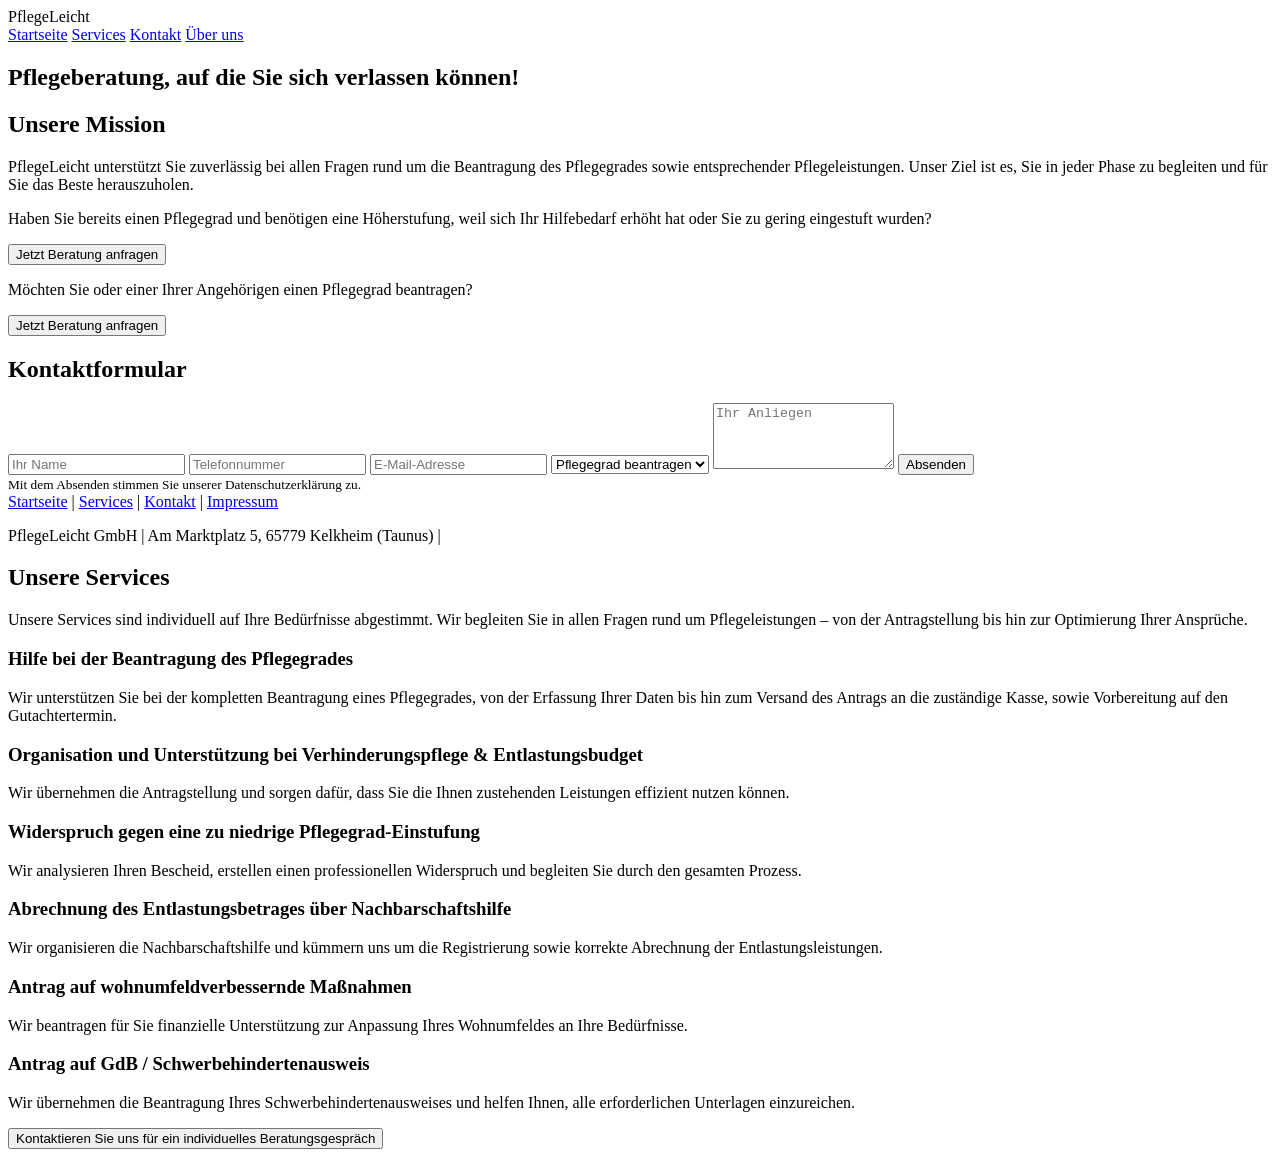
==== index2.html @ 6c5146d6 "feat: header and pages were created" ====
<!DOCTYPE html>
<html lang="de">
<head>
    <meta charset="UTF-8">
    <meta name="viewport" content="width=device-width, initial-scale=1.0">
    <meta name="description" content="PflegeLeicht - Ihre professionelle Pflegeberatung für Pflegegrad, Entlastungsbudget und mehr.">
    <title>PflegeLeicht - Startseite</title>
    <style>
        
    </style>
</head>
<body>
    <header>
        <div class="logo">PflegeLeicht</div>
        <nav>
            <a href="#">Startseite</a>
            <a href="#services">Services</a>
            <a href="#kontakt">Kontakt</a>
            <a href="#ueber-uns">Über uns</a>
        </nav>
    </header>

    <section class="hero">
        <h1>Pflegeberatung, auf die Sie sich verlassen können!</h1>
    </section>

    <section class="section">
        <h2>Unsere Mission</h2>
        <p>PflegeLeicht unterstützt Sie zuverlässig bei allen Fragen rund um die Beantragung des Pflegegrades sowie entsprechender Pflegeleistungen. Unser Ziel ist es, Sie in jeder Phase zu begleiten und für Sie das Beste herauszuholen.</p>

        <div class="cta">
            <p>Haben Sie bereits einen Pflegegrad und benötigen eine Höherstufung, weil sich Ihr Hilfebedarf erhöht hat oder Sie zu gering eingestuft wurden?</p>
            <button>Jetzt Beratung anfragen</button>
        </div>
        <div class="cta">
            <p>Möchten Sie oder einer Ihrer Angehörigen einen Pflegegrad beantragen?</p>
            <button>Jetzt Beratung anfragen</button>
        </div>
    </section>

    <section class="section" id="kontakt">
        <h2>Kontaktformular</h2>
        <form>
            <input type="text" name="name" placeholder="Ihr Name" required>
            <input type="tel" name="telefon" placeholder="Telefonnummer">
            <input type="email" name="email" placeholder="E-Mail-Adresse" required>
            <select name="anliegen">
                <option>Pflegegrad beantragen</option>
                <option>Pflegegrad anpassen</option>
                <option>Widerspruch</option>
                <option>Anderes</option>
            </select>
            <textarea name="nachricht" placeholder="Ihr Anliegen" rows="4"></textarea>
            <button type="submit">Absenden</button>
        </form>
        <small>Mit dem Absenden stimmen Sie unserer Datenschutzerklärung zu.</small>
    </section>

    <footer>
        <div class="footer-links">
            <a href="#">Startseite</a> |
            <a href="#services">Services</a> |
            <a href="#kontakt">Kontakt</a> |
            <a href="#impressum">Impressum</a>
        </div>
        <p>PflegeLeicht GmbH | Am Marktplatz 5, 65779 Kelkheim (Taunus) |</p>
    </footer>

    <!-- SERVICES PAGE STRUCTURE (SEITE 2) -->
    <section class="section services-section" id="services">
        <h2>Unsere Services</h2>
        <p>Unsere Services sind individuell auf Ihre Bedürfnisse abgestimmt. Wir begleiten Sie in allen Fragen rund um Pflegeleistungen – von der Antragstellung bis hin zur Optimierung Ihrer Ansprüche.</p>

        <h3>Hilfe bei der Beantragung des Pflegegrades</h3>
        <p>Wir unterstützen Sie bei der kompletten Beantragung eines Pflegegrades, von der Erfassung Ihrer Daten bis hin zum Versand des Antrags an die zuständige Kasse, sowie Vorbereitung auf den Gutachtertermin.</p>

        <h3>Organisation und Unterstützung bei Verhinderungspflege & Entlastungsbudget</h3>
        <p>Wir übernehmen die Antragstellung und sorgen dafür, dass Sie die Ihnen zustehenden Leistungen effizient nutzen können.</p>

        <h3>Widerspruch gegen eine zu niedrige Pflegegrad-Einstufung</h3>
        <p>Wir analysieren Ihren Bescheid, erstellen einen professionellen Widerspruch und begleiten Sie durch den gesamten Prozess.</p>

        <h3>Abrechnung des Entlastungsbetrages über Nachbarschaftshilfe</h3>
        <p>Wir organisieren die Nachbarschaftshilfe und kümmern uns um die Registrierung sowie korrekte Abrechnung der Entlastungsleistungen.</p>

        <h3>Antrag auf wohnumfeldverbessernde Maßnahmen</h3>
        <p>Wir beantragen für Sie finanzielle Unterstützung zur Anpassung Ihres Wohnumfeldes an Ihre Bedürfnisse.</p>

        <h3>Antrag auf GdB / Schwerbehindertenausweis</h3>
        <p>Wir übernehmen die Beantragung Ihres Schwerbehindertenausweises und helfen Ihnen, alle erforderlichen Unterlagen einzureichen.</p>

        <button>Kontaktieren Sie uns für ein individuelles Beratungsgespräch</button>
    </section>
</body>
</html>
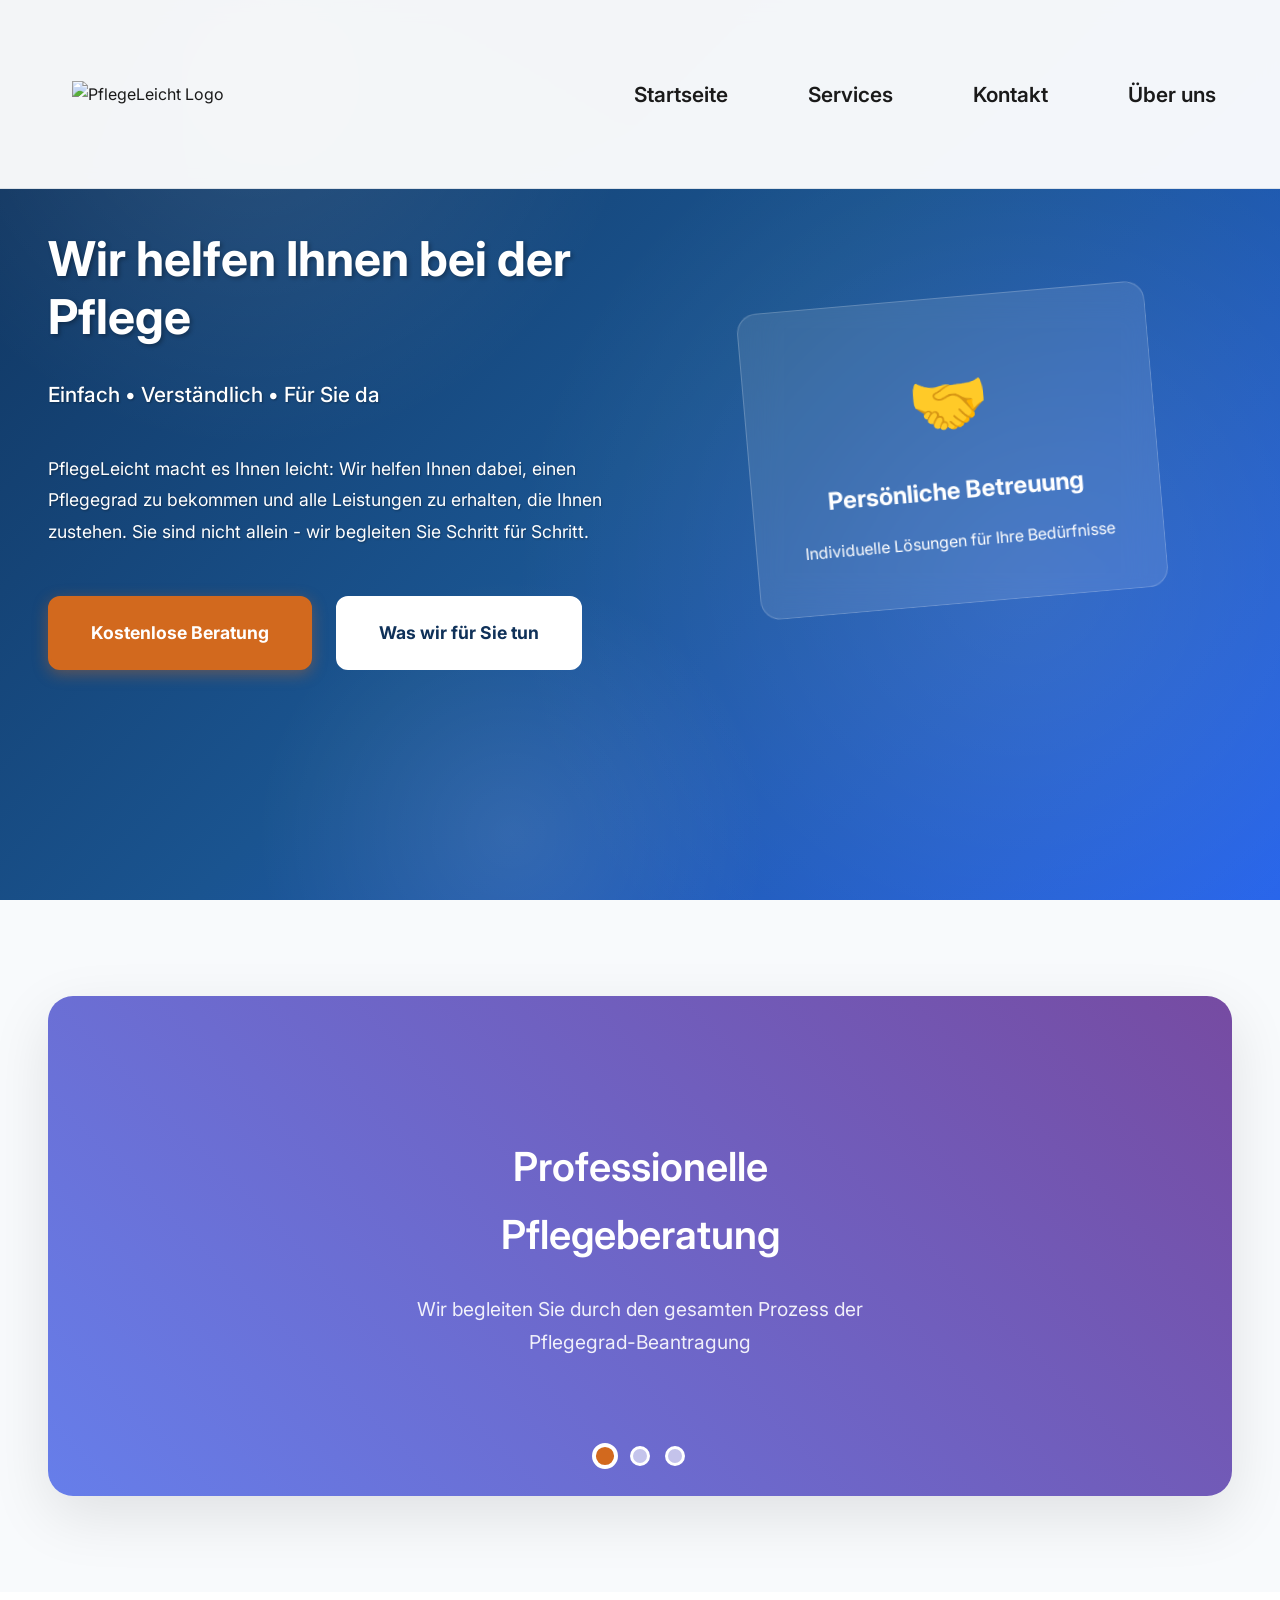
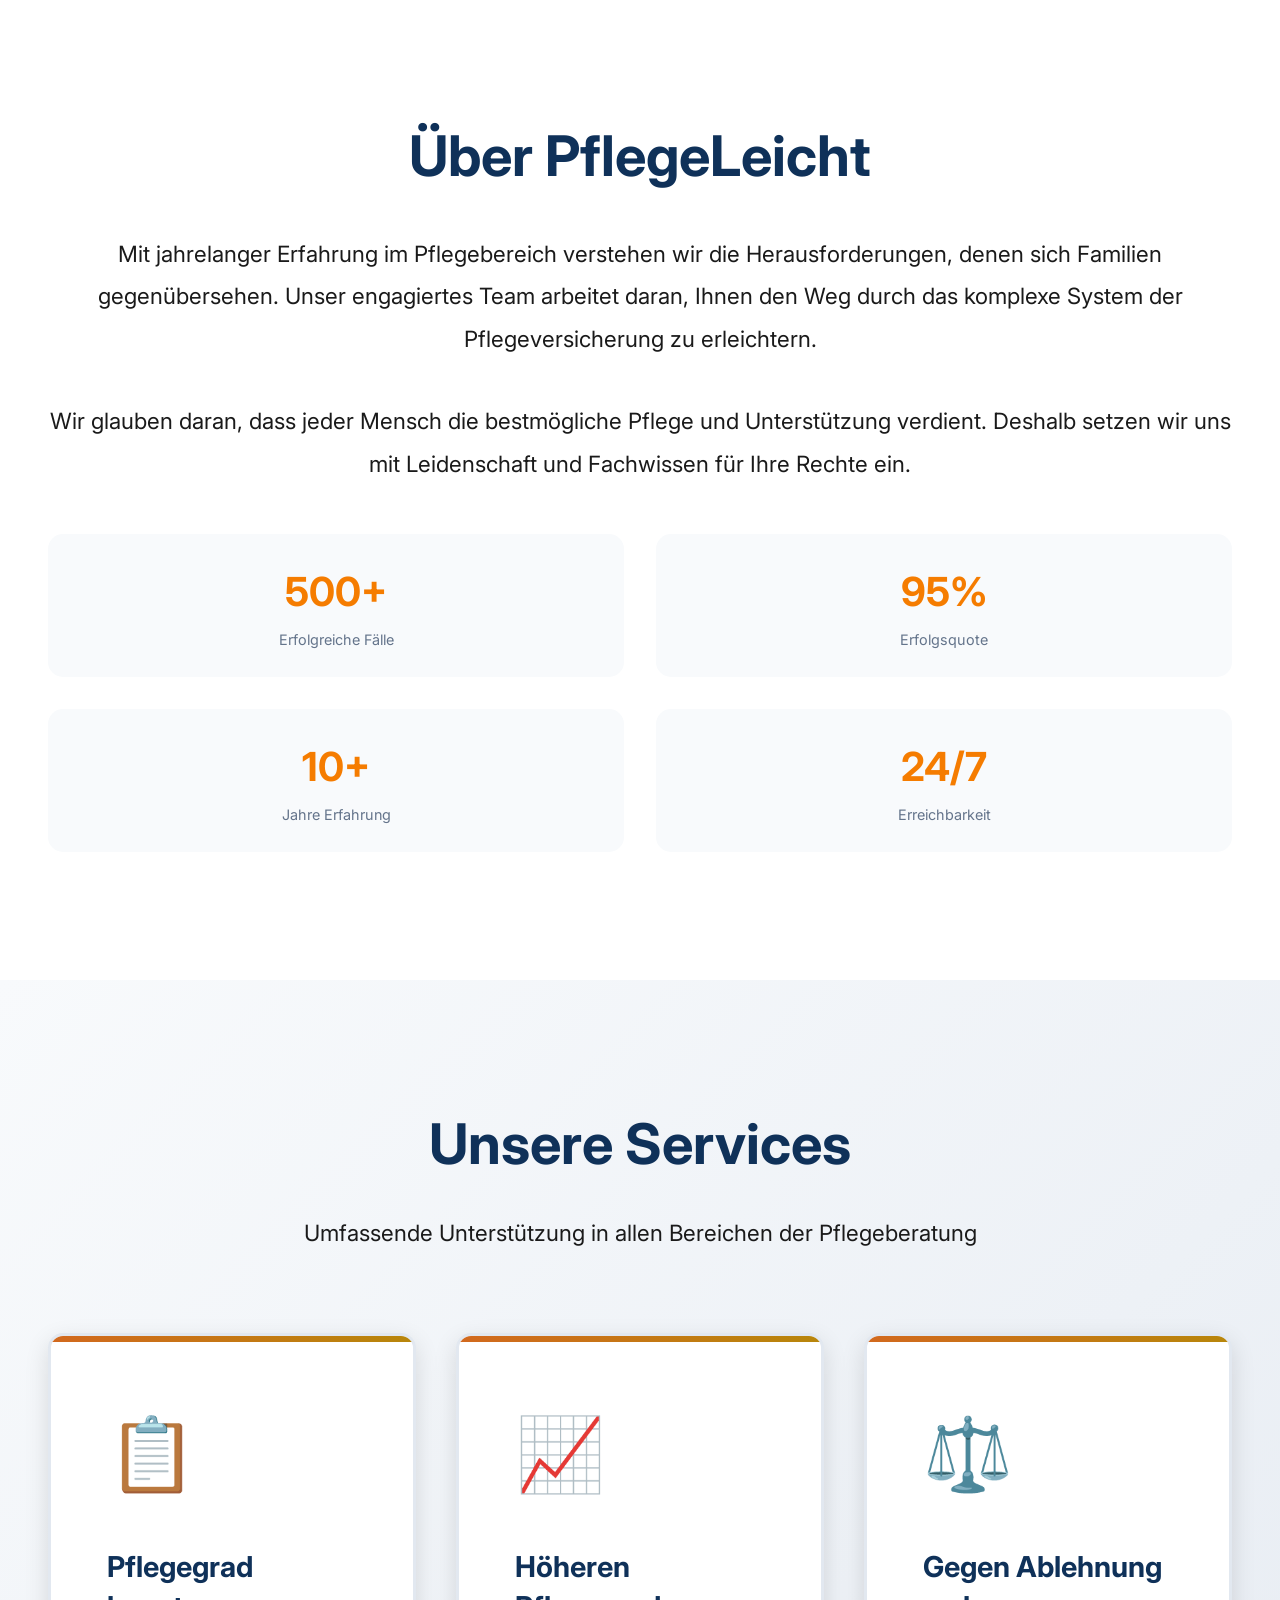
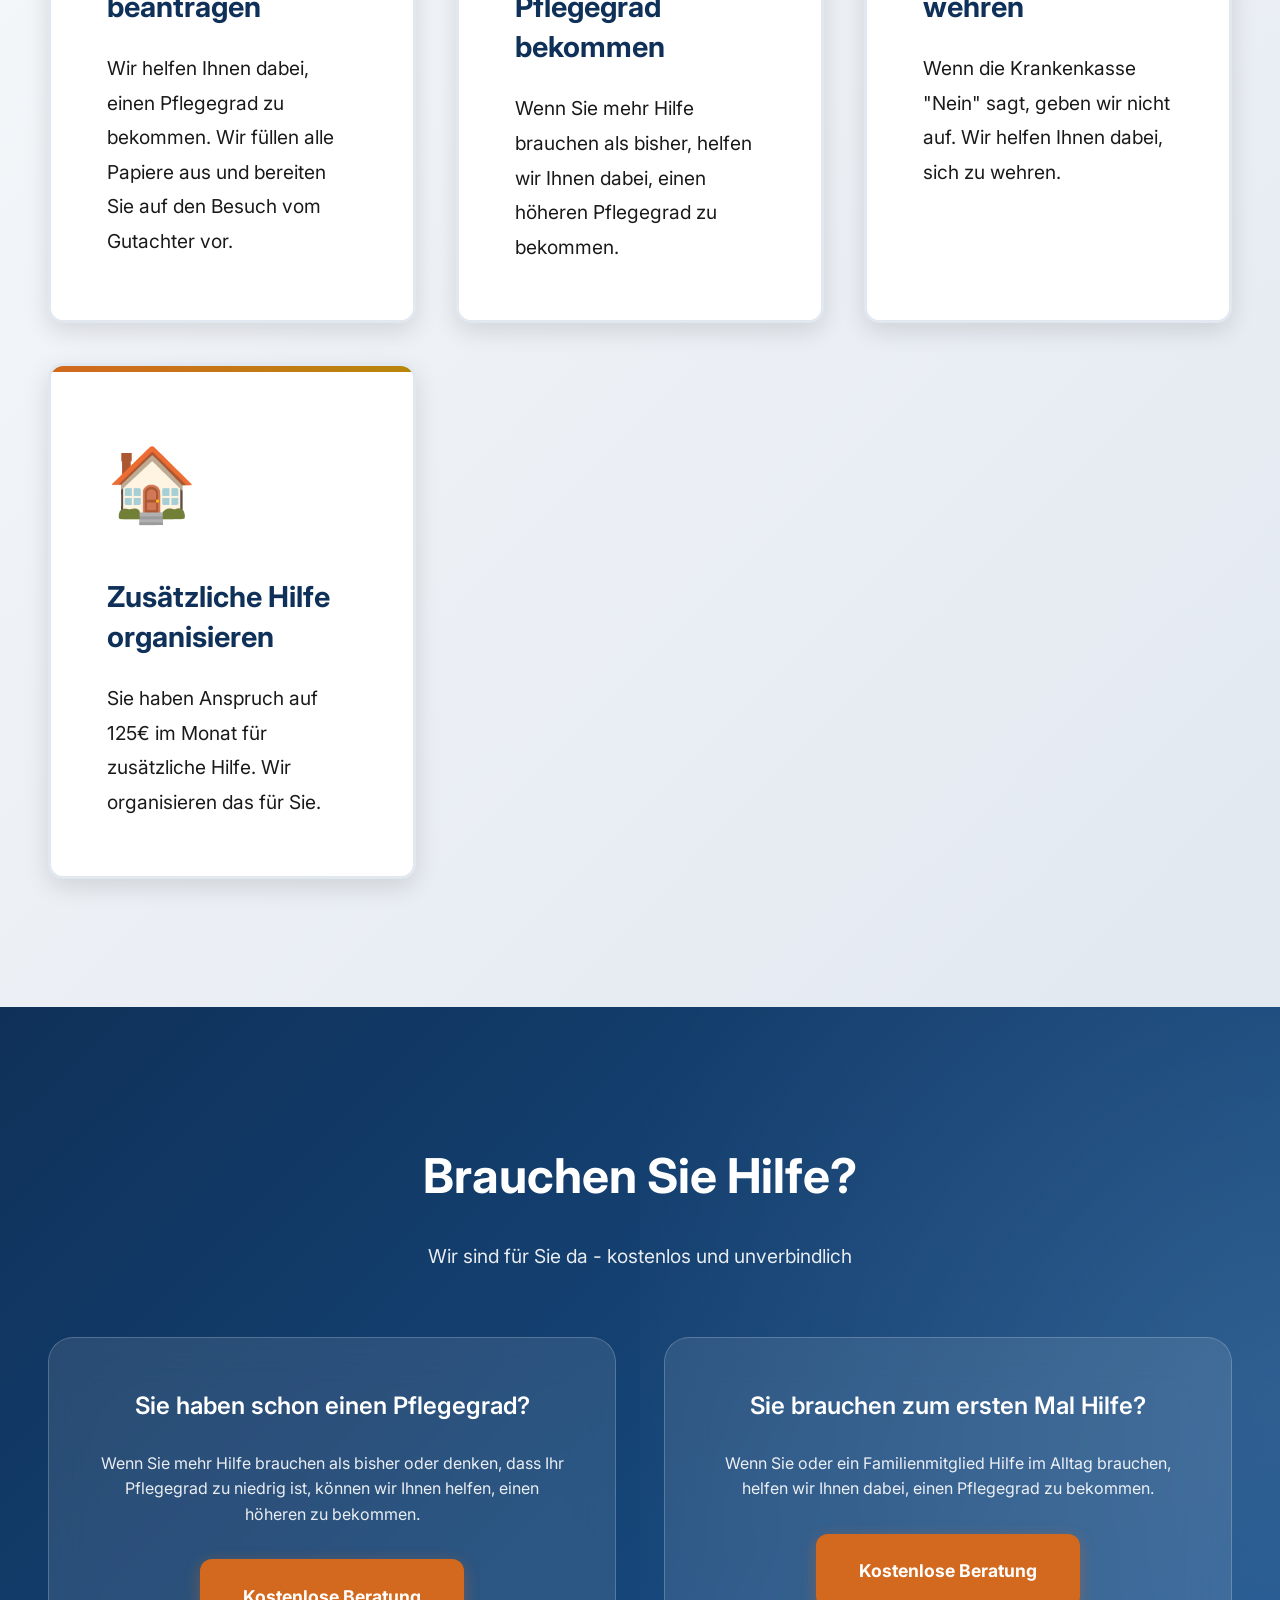
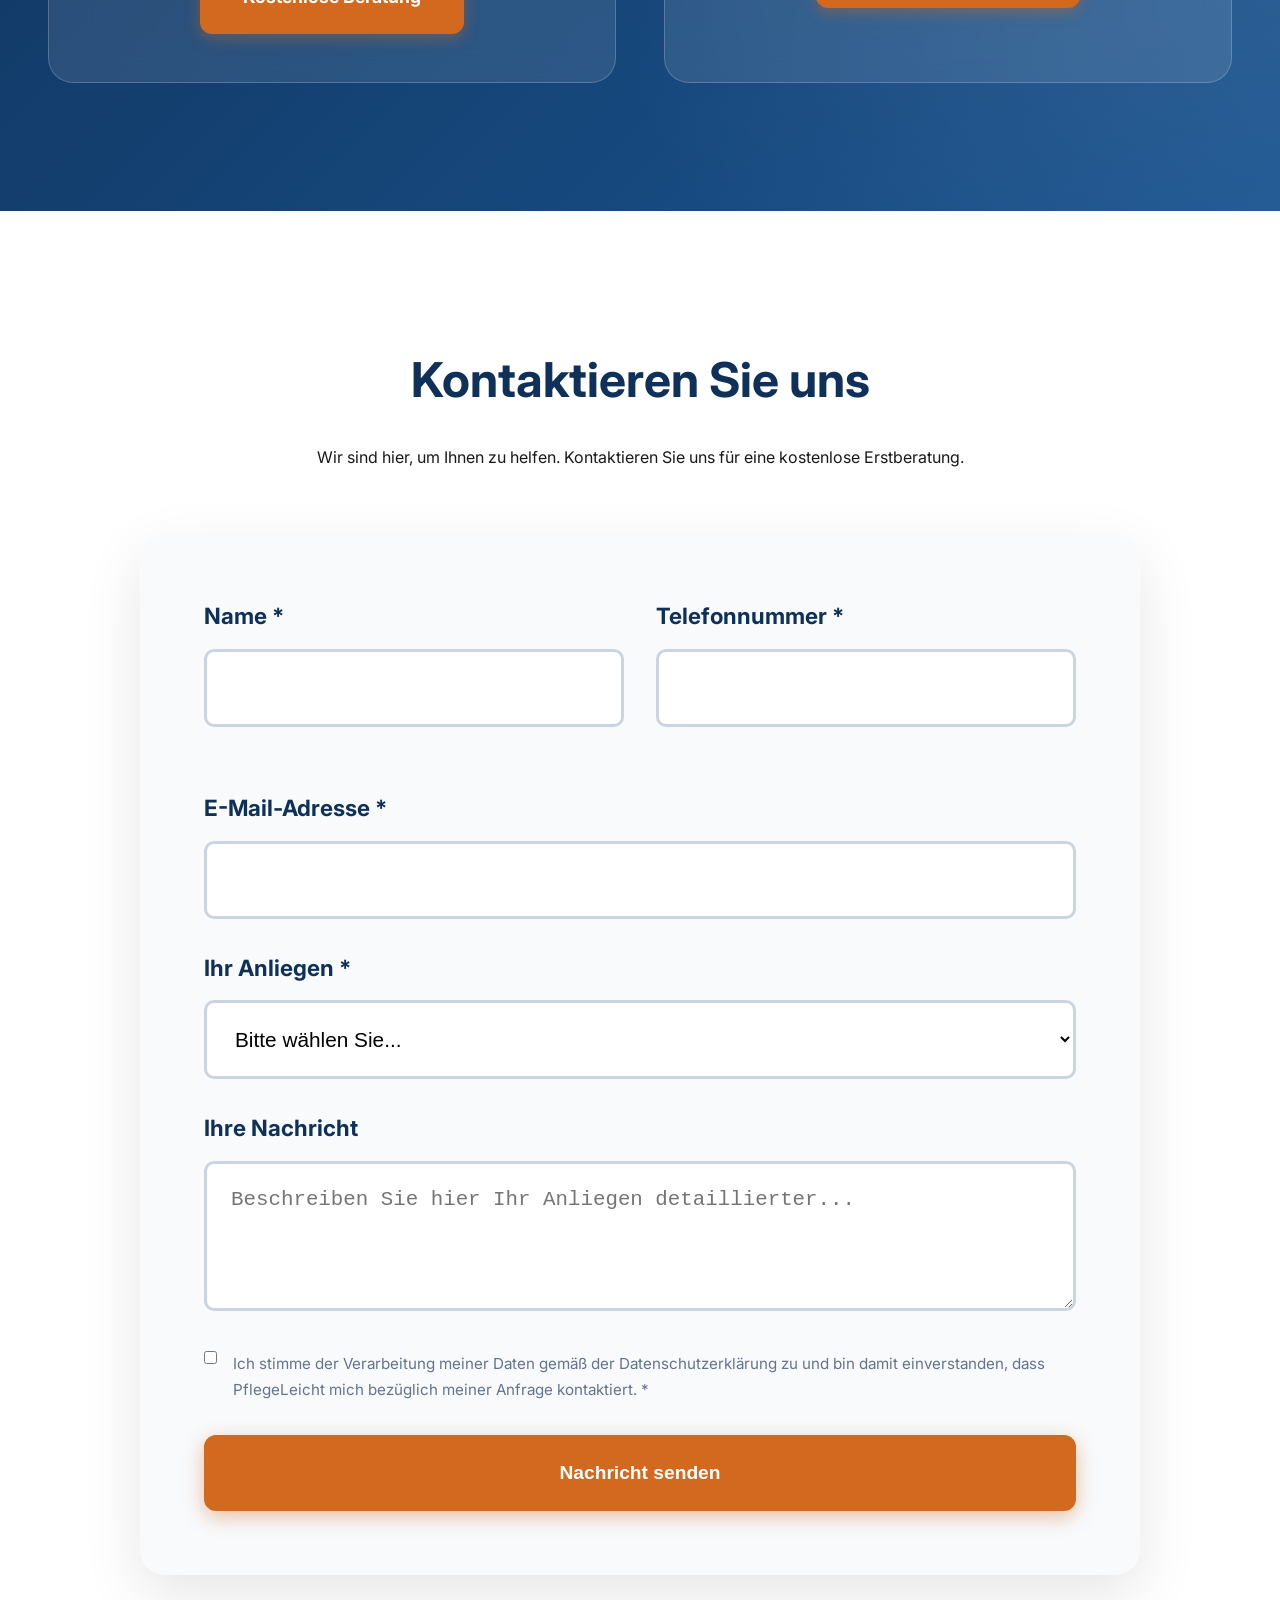
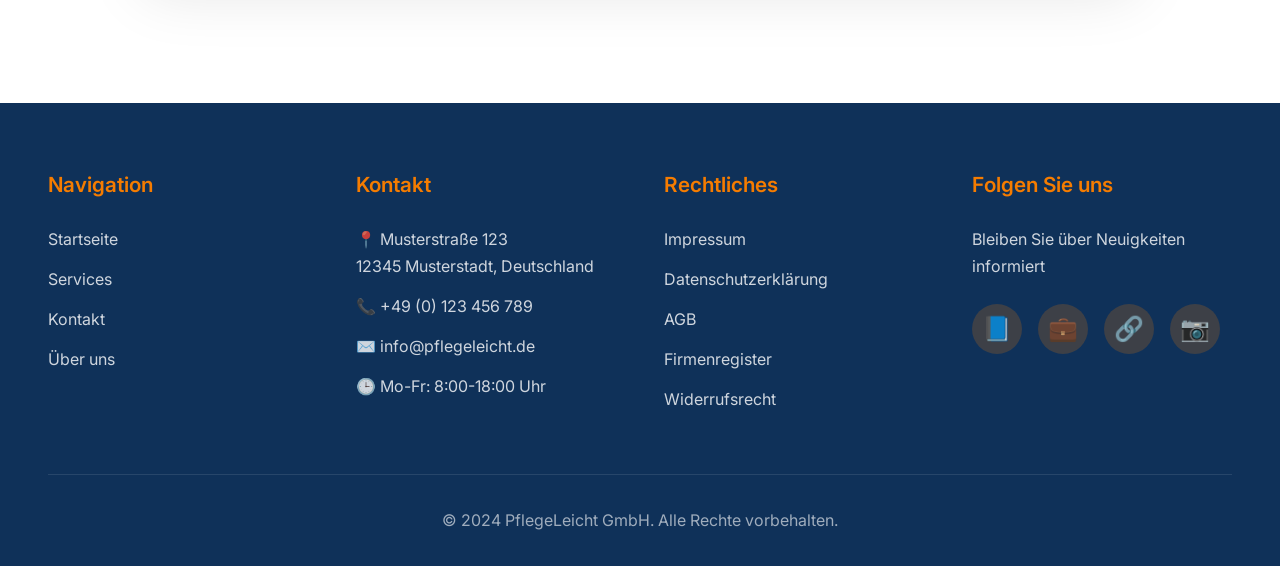
==== commit d602a4d4: "fix: Design-index" ====
--- a/index2.html
+++ b/index2.html
@@ -3,93 +3,752 @@
 <head>
     <meta charset="UTF-8">
     <meta name="viewport" content="width=device-width, initial-scale=1.0">
-    <meta name="description" content="PflegeLeicht - Ihre professionelle Pflegeberatung für Pflegegrad, Entlastungsbudget und mehr.">
-    <title>PflegeLeicht - Startseite</title>
-    <style>
-        
-    </style>
+    <title>PflegeLeicht - Wir machen Pflege einfach</title>
+    <link href="https://fonts.googleapis.com/css2?family=Inter:wght@300;400;500;600;700&display=swap" rel="stylesheet">
+    <link rel="stylesheet" href="statics/styles2.css">
 </head>
 <body>
-    <header>
-        <div class="logo">PflegeLeicht</div>
-        <nav>
-            <a href="#">Startseite</a>
-            <a href="#services">Services</a>
-            <a href="#kontakt">Kontakt</a>
-            <a href="#ueber-uns">Über uns</a>
+    <!-- Header -->
+    <header class="header">
+        <nav class="nav-container">
+            <div class="logo-container" onclick="showPage('startseite')">
+                <img src="statics/img/logo.png" alt="PflegeLeicht Logo" style="max-height: 100%; max-width: 100%; object-fit: contain;">
+            </div>
+            <ul class="nav-menu" id="navMenu">
+                <li><a href="#" onclick="showPage('startseite')">Startseite</a></li>
+                <li><a href="#" onclick="showPage('services')">Services</a></li>
+                <li><a href="#kontakt" onclick="showPage('startseite'); setTimeout(() => scrollToContact(), 100)">Kontakt</a></li>
+                <li><a href="#" onclick="showPage('startseite')">Über uns</a></li>
+            </ul>
+            <button class="mobile-menu-btn" onclick="toggleMobileMenu()" aria-label="Menü öffnen" aria-expanded="false">☰</button>
         </nav>
     </header>
 
-    <section class="hero">
-        <h1>Pflegeberatung, auf die Sie sich verlassen können!</h1>
-    </section>
-
-    <section class="section">
-        <h2>Unsere Mission</h2>
-        <p>PflegeLeicht unterstützt Sie zuverlässig bei allen Fragen rund um die Beantragung des Pflegegrades sowie entsprechender Pflegeleistungen. Unser Ziel ist es, Sie in jeder Phase zu begleiten und für Sie das Beste herauszuholen.</p>
-
-        <div class="cta">
-            <p>Haben Sie bereits einen Pflegegrad und benötigen eine Höherstufung, weil sich Ihr Hilfebedarf erhöht hat oder Sie zu gering eingestuft wurden?</p>
-            <button>Jetzt Beratung anfragen</button>
+    <!-- Startseite -->
+    <div id="startseite" class="page active">
+        <!-- Hero Section -->
+        <section class="hero">
+            <div class="hero-content">
+                <div class="hero-text">
+                    <h1>Wir helfen Ihnen bei der Pflege</h1>
+                    <div class="subtitle">Einfach • Verständlich • Für Sie da</div>
+                    <p>PflegeLeicht macht es Ihnen leicht: Wir helfen Ihnen dabei, einen Pflegegrad zu bekommen und alle Leistungen zu erhalten, die Ihnen zustehen. Sie sind nicht allein - wir begleiten Sie Schritt für Schritt.</p>
+                    <div class="hero-buttons">
+                        <a href="#kontakt" class="btn-primary" onclick="scrollToContact()">Kostenlose Beratung</a>
+                        <a href="#" class="btn-secondary" onclick="showPage('services')">Was wir für Sie tun</a>
+                    </div>
+                </div>
+                <div class="hero-visual">
+                    <div class="hero-card">
+                        <div class="icon">🤝</div>
+                        <h3>Persönliche Betreuung</h3>
+                        <p>Individuelle Lösungen für Ihre Bedürfnisse</p>
+                    </div>
+                </div>
+            </div>
+        </section>
+
+        <!-- Carousel -->
+        <section class="carousel-section">
+            <div class="carousel-container">
+                <div class="carousel" id="carousel">
+                    <div class="carousel-slide slide-1">
+                        <div class="slide-content">
+                            <h3>Professionelle Pflegeberatung</h3>
+                            <p>Wir begleiten Sie durch den gesamten Prozess der Pflegegrad-Beantragung</p>
+                        </div>
+                    </div>
+                    <div class="carousel-slide slide-2">
+                        <div class="slide-content">
+                            <h3>Individuelle Betreuung</h3>
+                            <p>Jeder Fall wird persönlich und sorgfältig behandelt</p>
+                        </div>
+                    </div>
+                    <div class="carousel-slide slide-3">
+                        <div class="slide-content">
+                            <h3>Erfolgreiche Ergebnisse</h3>
+                            <p>Wir holen das Maximum für Sie heraus</p>
+                        </div>
+                    </div>
+                </div>
+                <div class="carousel-controls">
+                    <div class="carousel-dot active" onclick="goToSlide(0)"></div>
+                    <div class="carousel-dot" onclick="goToSlide(1)"></div>
+                    <div class="carousel-dot" onclick="goToSlide(2)"></div>
+                </div>
+            </div>
+        </section>
+
+        <!-- Company Section -->
+        <section class="company-section">
+            <div class="company-container">
+                <div class="company-text">
+                    <h2>Über PflegeLeicht</h2>
+                    <p>Mit jahrelanger Erfahrung im Pflegebereich verstehen wir die Herausforderungen, denen sich Familien gegenübersehen. Unser engagiertes Team arbeitet daran, Ihnen den Weg durch das komplexe System der Pflegeversicherung zu erleichtern.</p>
+                    <p>Wir glauben daran, dass jeder Mensch die bestmögliche Pflege und Unterstützung verdient. Deshalb setzen wir uns mit Leidenschaft und Fachwissen für Ihre Rechte ein.</p>
+                    <div class="company-stats">
+                        <div class="stat-item">
+                            <span class="stat-number">500+</span>
+                            <span class="stat-label">Erfolgreiche Fälle</span>
+                        </div>
+                        <div class="stat-item">
+                            <span class="stat-number">95%</span>
+                            <span class="stat-label">Erfolgsquote</span>
+                        </div>
+                        <div class="stat-item">
+                            <span class="stat-number">10+</span>
+                            <span class="stat-label">Jahre Erfahrung</span>
+                        </div>
+                        <div class="stat-item">
+                            <span class="stat-number">24/7</span>
+                            <span class="stat-label">Erreichbarkeit</span>
+                        </div>
+                    </div>
+                </div>
+
+            </div>
+        </section>
+
+        <!-- Services Section -->
+        <section class="services-section">
+            <div class="services-container">
+                <div class="services-header">
+                    <h2>Unsere Services</h2>
+                    <p>Umfassende Unterstützung in allen Bereichen der Pflegeberatung</p>
+                </div>
+                <div class="services-grid">
+                    <div class="service-card">
+                        <span class="service-icon">📋</span>
+                        <h3>Pflegegrad beantragen</h3>
+                        <p>Wir helfen Ihnen dabei, einen Pflegegrad zu bekommen. Wir füllen alle Papiere aus und bereiten Sie auf den Besuch vom Gutachter vor.</p>
+                    </div>
+                    <div class="service-card">
+                        <span class="service-icon">📈</span>
+                        <h3>Höheren Pflegegrad bekommen</h3>
+                        <p>Wenn Sie mehr Hilfe brauchen als bisher, helfen wir Ihnen dabei, einen höheren Pflegegrad zu bekommen.</p>
+                    </div>
+                    <div class="service-card">
+                        <span class="service-icon">⚖️</span>
+                        <h3>Gegen Ablehnung wehren</h3>
+                        <p>Wenn die Krankenkasse "Nein" sagt, geben wir nicht auf. Wir helfen Ihnen dabei, sich zu wehren.</p>
+                    </div>
+                    <div class="service-card">
+                        <span class="service-icon">🏠</span>
+                        <h3>Zusätzliche Hilfe organisieren</h3>
+                        <p>Sie haben Anspruch auf 125€ im Monat für zusätzliche Hilfe. Wir organisieren das für Sie.</p>
+                    </div>
+                </div>
+            </div>
+        </section>
+
+        <!-- CTA Section -->
+        <section class="cta-section">
+            <div class="cta-container">
+                <div class="cta-header">
+                    <h2>Brauchen Sie Hilfe?</h2>
+                    <p>Wir sind für Sie da - kostenlos und unverbindlich</p>
+                </div>
+                <div class="cta-cards">
+                    <div class="cta-card">
+                        <h3>Sie haben schon einen Pflegegrad?</h3>
+                        <p>Wenn Sie mehr Hilfe brauchen als bisher oder denken, dass Ihr Pflegegrad zu niedrig ist, können wir Ihnen helfen, einen höheren zu bekommen.</p>
+                        <a href="#kontakt" class="btn-primary" onclick="scrollToContact()">Kostenlose Beratung</a>
+                    </div>
+                    <div class="cta-card">
+                        <h3>Sie brauchen zum ersten Mal Hilfe?</h3>
+                        <p>Wenn Sie oder ein Familienmitglied Hilfe im Alltag brauchen, helfen wir Ihnen dabei, einen Pflegegrad zu bekommen.</p>
+                        <a href="#kontakt" class="btn-primary" onclick="scrollToContact()">Kostenlose Beratung</a>
+                    </div>
+                </div>
+            </div>
+        </section>
+
+        <!-- Contact Section -->
+        <section class="contact-section" id="kontakt">
+            <div class="contact-container">
+                <div class="contact-header">
+                    <h2>Kontaktieren Sie uns</h2>
+                    <p>Wir sind hier, um Ihnen zu helfen. Kontaktieren Sie uns für eine kostenlose Erstberatung.</p>
+                </div>
+                <div class="contact-form">
+                    <form id="contactForm">
+                        <div class="form-grid">
+                            <div class="form-group">
+                                <label for="name">Name *</label>
+                                <input type="text" id="name" name="name" required>
+                            </div>
+                            <div class="form-group">
+                                <label for="phone">Telefonnummer *</label>
+                                <input type="tel" id="phone" name="phone" required>
+                            </div>
+                        </div>
+                        <div class="form-group">
+                            <label for="email">E-Mail-Adresse *</label>
+                            <input type="email" id="email" name="email" required>
+                        </div>
+                        <div class="form-group">
+                            <label for="concern">Ihr Anliegen *</label>
+                            <select id="concern" name="concern" required>
+                                <option value="">Bitte wählen Sie...</option>
+                                <option value="pflegegrad-beantragen">Pflegegrad beantragen</option>
+                                <option value="pflegegrad-anpassen">Pflegegrad anpassen/Höherstufung</option>
+                                <option value="widerspruch">Widerspruch einlegen</option>
+                                <option value="entlastungsleistungen">Entlastungsleistungen</option>
+                                <option value="wohnumfeld">Wohnumfeldverbessernde Maßnahmen</option>
+                                <option value="anders">Anderes Anliegen</option>
+                            </select>
+                        </div>
+                        <div class="form-group">
+                            <label for="message">Ihre Nachricht</label>
+                            <textarea id="message" name="message" placeholder="Beschreiben Sie hier Ihr Anliegen detaillierter..."></textarea>
+                        </div>
+                        <div class="privacy-notice">
+                            <input type="checkbox" id="privacy" name="privacy" required>
+                            <label for="privacy">Ich stimme der Verarbeitung meiner Daten gemäß der Datenschutzerklärung zu und bin damit einverstanden, dass PflegeLeicht mich bezüglich meiner Anfrage kontaktiert. *</label>
+                        </div>
+                        <button type="submit" class="submit-btn">Nachricht senden</button>
+                    </form>
+                </div>
+            </div>
+        </section>
+    </div>
+
+    <!-- Services Page -->
+    <div id="services" class="page">
+        <div class="services-page">
+            <div class="services-page-container">
+                <h1>Unsere Services</h1>
+                <div class="services-intro">
+                    <p>Unsere Services sind individuell auf Ihre Bedürfnisse abgestimmt. Wir begleiten Sie in allen Fragen rund um Pflegeleistungen – von der Antragstellung bis hin zur Optimierung Ihrer Ansprüche.</p>
+                </div>
+
+                <div class="service-detail">
+                    <h3>Hilfe bei der Beantragung des Pflegegrades</h3>
+                    <p>Wir unterstützen Sie bei der kompletten Beantragung eines Pflegegrades, von der Erfassung Ihrer Daten bis hin zum Versand des Antrags an die zuständige Kasse, sowie Vorbereitung auf den Gutachtertermin. Unser erfahrenes Team kennt alle Fallstricke und sorgt dafür, dass Ihr Antrag vollständig und korrekt eingereicht wird.</p>
+                </div>
+
+                <div class="service-detail">
+                    <h3>Organisation und Unterstützung bei Beantragung von Verhinderungspflege und Entlastungsbudget</h3>
+                    <p>Wir übernehmen die Antragstellung und sorgen dafür, dass Sie die Ihnen zustehenden Leistungen effizient nutzen können. Dabei beraten wir Sie über alle Möglichkeiten und helfen bei der optimalen Ausschöpfung Ihrer Ansprüche.</p>
+                </div>
+
+                <div class="service-detail">
+                    <h3>Widerspruch gegen eine zu niedrige Pflegegrad-Einstufung</h3>
+                    <p>Wir analysieren Ihren Bescheid gründlich, erstellen einen professionellen Widerspruch und begleiten Sie durch den gesamten Prozess. Mit unserer Expertise erhöhen wir Ihre Chancen auf eine erfolgreiche Neubewertung erheblich.</p>
+                </div>
+
+                <div class="service-detail">
+                    <h3>Abrechnung des monatlichen Entlastungsbetrages über Nachbarschaftshilfe</h3>
+                    <p>Wir organisieren die Nachbarschaftshilfe und kümmern uns um die Registrierung sowie korrekte Abrechnung der Entlastungsleistungen. So können Sie Ihren monatlichen Entlastungsbetrag von 125€ optimal nutzen.</p>
+                </div>
+
+                <div class="service-detail">
+                    <h3>Antrag auf wohnumfeldverbessernde Maßnahmen</h3>
+                    <p>Unterstützung bei der Beantragung von Zuschüssen für bauliche Veränderungen, die das Wohnumfeld an die Bedürfnisse der pflegebedürftigen Person anpassen. Wir helfen Ihnen dabei, bis zu 4.000€ Zuschuss für notwendige Umbauten zu erhalten.</p>
+                </div>
+
+                <div style="text-align: center; margin-top: 4rem;">
+                    <a href="#" class="btn-primary" onclick="showPage('startseite'); setTimeout(() => scrollToContact(), 100);">Jetzt kostenlose Beratung anfragen</a>
+                </div>
+            </div>
         </div>
-        <div class="cta">
-            <p>Möchten Sie oder einer Ihrer Angehörigen einen Pflegegrad beantragen?</p>
-            <button>Jetzt Beratung anfragen</button>
+    </div>
+
+    <!-- Footer -->
+    <footer class="footer">
+        <div class="footer-container">
+            <div class="footer-section">
+                <h3>Navigation</h3>
+                <a href="#" onclick="showPage('startseite')">Startseite</a>
+                <a href="#" onclick="showPage('services')">Services</a>
+                <a href="#" onclick="showPage('startseite'); setTimeout(() => scrollToContact(), 100)">Kontakt</a>
+                <a href="#" onclick="showPage('startseite')">Über uns</a>
+            </div>
+            <div class="footer-section">
+                <h3>Kontakt</h3>
+                <p>📍 Musterstraße 123<br>12345 Musterstadt, Deutschland</p>
+                <p>📞 +49 (0) 123 456 789</p>
+                <p>✉️ info@pflegeleicht.de</p>
+                <p>🕒 Mo-Fr: 8:00-18:00 Uhr</p>
+            </div>
+            <div class="footer-section">
+                <h3>Rechtliches</h3>
+                <a href="#">Impressum</a>
+                <a href="#">Datenschutzerklärung</a>
+                <a href="#">AGB</a>
+                <a href="#">Firmenregister</a>
+                <a href="#">Widerrufsrecht</a>
+            </div>
+            <div class="footer-section">
+                <h3>Folgen Sie uns</h3>
+                <p>Bleiben Sie über Neuigkeiten informiert</p>
+                <div class="social-icons">
+                    <a href="#" title="Facebook">📘</a>
+                    <a href="#" title="LinkedIn">💼</a>
+                    <a href="#" title="Xing">🔗</a>
+                    <a href="#" title="Instagram">📷</a>
+                </div>
+            </div>
         </div>
-    </section>
-
-    <section class="section" id="kontakt">
-        <h2>Kontaktformular</h2>
-        <form>
-            <input type="text" name="name" placeholder="Ihr Name" required>
-            <input type="tel" name="telefon" placeholder="Telefonnummer">
-            <input type="email" name="email" placeholder="E-Mail-Adresse" required>
-            <select name="anliegen">
-                <option>Pflegegrad beantragen</option>
-                <option>Pflegegrad anpassen</option>
-                <option>Widerspruch</option>
-                <option>Anderes</option>
-            </select>
-            <textarea name="nachricht" placeholder="Ihr Anliegen" rows="4"></textarea>
-            <button type="submit">Absenden</button>
-        </form>
-        <small>Mit dem Absenden stimmen Sie unserer Datenschutzerklärung zu.</small>
-    </section>
-
-    <footer>
-        <div class="footer-links">
-            <a href="#">Startseite</a> |
-            <a href="#services">Services</a> |
-            <a href="#kontakt">Kontakt</a> |
-            <a href="#impressum">Impressum</a>
+        <div class="footer-bottom">
+            <p>&copy; 2024 PflegeLeicht GmbH. Alle Rechte vorbehalten. </p>
         </div>
-        <p>PflegeLeicht GmbH | Am Marktplatz 5, 65779 Kelkheim (Taunus) |</p>
     </footer>
 
-    <!-- SERVICES PAGE STRUCTURE (SEITE 2) -->
-    <section class="section services-section" id="services">
-        <h2>Unsere Services</h2>
-        <p>Unsere Services sind individuell auf Ihre Bedürfnisse abgestimmt. Wir begleiten Sie in allen Fragen rund um Pflegeleistungen – von der Antragstellung bis hin zur Optimierung Ihrer Ansprüche.</p>
-
-        <h3>Hilfe bei der Beantragung des Pflegegrades</h3>
-        <p>Wir unterstützen Sie bei der kompletten Beantragung eines Pflegegrades, von der Erfassung Ihrer Daten bis hin zum Versand des Antrags an die zuständige Kasse, sowie Vorbereitung auf den Gutachtertermin.</p>
-
-        <h3>Organisation und Unterstützung bei Verhinderungspflege & Entlastungsbudget</h3>
-        <p>Wir übernehmen die Antragstellung und sorgen dafür, dass Sie die Ihnen zustehenden Leistungen effizient nutzen können.</p>
-
-        <h3>Widerspruch gegen eine zu niedrige Pflegegrad-Einstufung</h3>
-        <p>Wir analysieren Ihren Bescheid, erstellen einen professionellen Widerspruch und begleiten Sie durch den gesamten Prozess.</p>
-
-        <h3>Abrechnung des Entlastungsbetrages über Nachbarschaftshilfe</h3>
-        <p>Wir organisieren die Nachbarschaftshilfe und kümmern uns um die Registrierung sowie korrekte Abrechnung der Entlastungsleistungen.</p>
-
-        <h3>Antrag auf wohnumfeldverbessernde Maßnahmen</h3>
-        <p>Wir beantragen für Sie finanzielle Unterstützung zur Anpassung Ihres Wohnumfeldes an Ihre Bedürfnisse.</p>
-
-        <h3>Antrag auf GdB / Schwerbehindertenausweis</h3>
-        <p>Wir übernehmen die Beantragung Ihres Schwerbehindertenausweises und helfen Ihnen, alle erforderlichen Unterlagen einzureichen.</p>
-
-        <button>Kontaktieren Sie uns für ein individuelles Beratungsgespräch</button>
-    </section>
+    <script>
+        // Mobile Menu Toggle
+        function toggleMobileMenu() {
+            const navMenu = document.getElementById('navMenu');
+            navMenu.classList.toggle('active');
+        }
+
+        // Carousel Functionality
+        //let currentSlide = 0;
+        //const totalSlides = 3;
+
+        function goToSlide(slideIndex) {
+            currentSlide = slideIndex;
+            const carousel = document.getElementById('carousel');
+            carousel.style.transform = `translateX(-${slideIndex * 100}%)`;
+            
+            // Update dots
+            document.querySelectorAll('.carousel-dot').forEach((dot, index) => {
+                dot.classList.toggle('active', index === slideIndex);
+            });
+        }
+
+        // Auto-advance carousel
+        setInterval(() => {
+            currentSlide = (currentSlide + 1) % totalSlides;
+            goToSlide(currentSlide);
+        }, 5000);
+
+        // Page Navigation
+        function showPage(pageId) {
+            // Hide all pages
+            document.querySelectorAll('.page').forEach(page => {
+                page.classList.remove('active');
+            });
+            
+            // Show selected page
+            document.getElementById(pageId).classList.add('active');
+            
+            // Scroll to top
+            window.scrollTo({ top: 0, behavior: 'smooth' });
+            
+            // Close mobile menu
+            document.getElementById('navMenu').classList.remove('active');
+        }
+
+        // Scroll to contact section
+        function scrollToContact() {
+            const contactSection = document.getElementById('kontakt');
+            if (contactSection) {
+                contactSection.scrollIntoView({ behavior: 'smooth' });
+            }
+        }
+
+        // Contact Form Submission
+        document.getElementById('contactForm').addEventListener('submit', function(e) {
+            e.preventDefault();
+            
+            // Get form data
+            const formData = new FormData(this);
+            const data = Object.fromEntries(formData);
+            
+            // Validation
+            if (!data.name || !data.phone || !data.email || !data.concern) {
+                alert('Bitte füllen Sie alle Pflichtfelder (*) aus.');
+                return;
+            }
+            
+            if (!data.privacy) {
+                alert('Bitte stimmen Sie der Datenschutzerklärung zu.');
+                return;
+            }
+            
+            // Email validation
+            const emailRegex = /^[^\s@]+@[^\s@]+\.[^\s@]+$/;
+            if (!emailRegex.test(data.email)) {
+                alert('Bitte geben Sie eine gültige E-Mail-Adresse ein.');
+                return;
+            }
+            
+            // Success message
+            alert('Vielen Dank für Ihre Nachricht! Wir werden uns innerhalb von 24 Stunden bei Ihnen melden.');
+            this.reset();
+        });
+
+        // Smooth scrolling for all anchor links
+        document.addEventListener('click', function(e) {
+            if (e.target.matches('a[href^="#"]')) {
+                e.preventDefault();
+                const targetId = e.target.getAttribute('href').substring(1);
+                const targetElement = document.getElementById(targetId);
+                if (targetElement) {
+                    targetElement.scrollIntoView({ behavior: 'smooth' });
+                }
+            }
+        });
+
+        // Close mobile menu when clicking outside
+        document.addEventListener('click', function(e) {
+            const navMenu = document.getElementById('navMenu');
+            const mobileBtn = document.querySelector('.mobile-menu-btn');
+            
+            if (!navMenu.contains(e.target) && !mobileBtn.contains(e.target)) {
+                navMenu.classList.remove('active');
+            }
+        });
+
+        // Initialize page
+        document.addEventListener('DOMContentLoaded', function() {
+            showPage('startseite');
+        });
+    </script>
+<script>(function(){function c(){var b=a.contentDocument||a.contentWindow.document;if(b){var d=b.createElement('script');d.innerHTML="window.__CF$cv$params={r:'96d1717211994dbd',t:'MTc1NDg0OTM1NC4wMDAwMDA='};var a=document.createElement('script');a.nonce='';a.src='/cdn-cgi/challenge-platform/scripts/jsd/main.js';document.getElementsByTagName('head')[0].appendChild(a);";b.getElementsByTagName('head')[0].appendChild(d)}}if(document.body){var a=document.createElement('iframe');a.height=1;a.width=1;a.style.position='absolute';a.style.top=0;a.style.left=0;a.style.border='none';a.style.visibility='hidden';document.body.appendChild(a);if('loading'!==document.readyState)c();else if(window.addEventListener)document.addEventListener('DOMContentLoaded',c);else{var e=document.onreadystatechange||function(){};document.onreadystatechange=function(b){e(b);'loading'!==document.readyState&&(document.onreadystatechange=e,c())}}}})();</script></body>
+</html>
+
+
+    <!-- Startseite -->
+    <div id="startseite" class="page active">
+        <!-- Hero Section -->
+        <section class="hero">
+            <div class="hero-content">
+                <div class="hero-text">
+                    <h1>Wir helfen Ihnen bei der Pflege</h1>
+                    <div class="subtitle">Einfach • Verständlich • Für Sie da</div>
+                    <p>PflegeLeicht macht es Ihnen leicht: Wir helfen Ihnen dabei, einen Pflegegrad zu bekommen und alle Leistungen zu erhalten, die Ihnen zustehen. Sie sind nicht allein - wir begleiten Sie Schritt für Schritt.</p>
+                    <div class="hero-buttons">
+                        <a href="#kontakt" class="btn-primary" onclick="scrollToContact()">Kostenlose Beratung</a>
+                        <a href="#" class="btn-secondary" onclick="showPage('services')">Was wir für Sie tun</a>
+                    </div>
+                </div>
+                <div class="hero-visual">
+                    <div class="hero-card">
+                        <div class="icon">🤝</div>
+                        <h3>Persönliche Betreuung</h3>
+                        <p>Individuelle Lösungen für Ihre Bedürfnisse</p>
+                    </div>
+                </div>
+            </div>
+        </section>
+
+        <!-- Carousel -->
+        <section class="carousel-section">
+            <div class="carousel-container">
+                <div class="carousel" id="carousel">
+                    <div class="carousel-slide slide-1">
+                        <div class="slide-content">
+                            <h3>Professionelle Pflegeberatung</h3>
+                            <p>Wir begleiten Sie durch den gesamten Prozess der Pflegegrad-Beantragung</p>
+                        </div>
+                    </div>
+                    <div class="carousel-slide slide-2">
+                        <div class="slide-content">
+                            <h3>Individuelle Betreuung</h3>
+                            <p>Jeder Fall wird persönlich und sorgfältig behandelt</p>
+                        </div>
+                    </div>
+                    <div class="carousel-slide slide-3">
+                        <div class="slide-content">
+                            <h3>Erfolgreiche Ergebnisse</h3>
+                            <p>Wir holen das Maximum für Sie heraus</p>
+                        </div>
+                    </div>
+                </div>
+                <div class="carousel-controls">
+                    <div class="carousel-dot active" onclick="goToSlide(0)"></div>
+                    <div class="carousel-dot" onclick="goToSlide(1)"></div>
+                    <div class="carousel-dot" onclick="goToSlide(2)"></div>
+                </div>
+            </div>
+        </section>
+
+        <!-- Company Section -->
+        <section class="company-section">
+            <div class="company-container">
+                <div class="company-text">
+                    <h2>Über PflegeLeicht</h2>
+                    <p>Mit jahrelanger Erfahrung im Pflegebereich verstehen wir die Herausforderungen, denen sich Familien gegenübersehen. Unser engagiertes Team arbeitet daran, Ihnen den Weg durch das komplexe System der Pflegeversicherung zu erleichtern.</p>
+                    <p>Wir glauben daran, dass jeder Mensch die bestmögliche Pflege und Unterstützung verdient. Deshalb setzen wir uns mit Leidenschaft und Fachwissen für Ihre Rechte ein.</p>
+                    <div class="company-stats">
+                        <div class="stat-item">
+                            <span class="stat-number">500+</span>
+                            <span class="stat-label">Erfolgreiche Fälle</span>
+                        </div>
+                        <div class="stat-item">
+                            <span class="stat-number">95%</span>
+                            <span class="stat-label">Erfolgsquote</span>
+                        </div>
+                        <div class="stat-item">
+                            <span class="stat-number">10+</span>
+                            <span class="stat-label">Jahre Erfahrung</span>
+                        </div>
+                        <div class="stat-item">
+                            <span class="stat-number">24/7</span>
+                            <span class="stat-label">Erreichbarkeit</span>
+                        </div>
+                    </div>
+                </div>
+
+            </div>
+        </section>
+
+        <!-- Services Section -->
+        <section class="services-section">
+            <div class="services-container">
+                <div class="services-header">
+                    <h2>Unsere Services</h2>
+                    <p>Umfassende Unterstützung in allen Bereichen der Pflegeberatung</p>
+                </div>
+                <div class="services-grid">
+                    <div class="service-card">
+                        <span class="service-icon">📋</span>
+                        <h3>Pflegegrad beantragen</h3>
+                        <p>Wir helfen Ihnen dabei, einen Pflegegrad zu bekommen. Wir füllen alle Papiere aus und bereiten Sie auf den Besuch vom Gutachter vor.</p>
+                    </div>
+                    <div class="service-card">
+                        <span class="service-icon">📈</span>
+                        <h3>Höheren Pflegegrad bekommen</h3>
+                        <p>Wenn Sie mehr Hilfe brauchen als bisher, helfen wir Ihnen dabei, einen höheren Pflegegrad zu bekommen.</p>
+                    </div>
+                    <div class="service-card">
+                        <span class="service-icon">⚖️</span>
+                        <h3>Gegen Ablehnung wehren</h3>
+                        <p>Wenn die Krankenkasse "Nein" sagt, geben wir nicht auf. Wir helfen Ihnen dabei, sich zu wehren.</p>
+                    </div>
+                    <div class="service-card">
+                        <span class="service-icon">🏠</span>
+                        <h3>Zusätzliche Hilfe organisieren</h3>
+                        <p>Sie haben Anspruch auf 125€ im Monat für zusätzliche Hilfe. Wir organisieren das für Sie.</p>
+                    </div>
+                </div>
+            </div>
+        </section>
+
+        <!-- CTA Section -->
+        <section class="cta-section">
+            <div class="cta-container">
+                <div class="cta-header">
+                    <h2>Brauchen Sie Hilfe?</h2>
+                    <p>Wir sind für Sie da - kostenlos und unverbindlich</p>
+                </div>
+                <div class="cta-cards">
+                    <div class="cta-card">
+                        <h3>Sie haben schon einen Pflegegrad?</h3>
+                        <p>Wenn Sie mehr Hilfe brauchen als bisher oder denken, dass Ihr Pflegegrad zu niedrig ist, können wir Ihnen helfen, einen höheren zu bekommen.</p>
+                        <a href="#kontakt" class="btn-primary" onclick="scrollToContact()">Kostenlose Beratung</a>
+                    </div>
+                    <div class="cta-card">
+                        <h3>Sie brauchen zum ersten Mal Hilfe?</h3>
+                        <p>Wenn Sie oder ein Familienmitglied Hilfe im Alltag brauchen, helfen wir Ihnen dabei, einen Pflegegrad zu bekommen.</p>
+                        <a href="#kontakt" class="btn-primary" onclick="scrollToContact()">Kostenlose Beratung</a>
+                    </div>
+                </div>
+            </div>
+        </section>
+
+        <!-- Contact Section -->
+        <section class="contact-section" id="kontakt">
+            <div class="contact-container">
+                <div class="contact-header">
+                    <h2>Kontaktieren Sie uns</h2>
+                    <p>Wir sind hier, um Ihnen zu helfen. Kontaktieren Sie uns für eine kostenlose Erstberatung.</p>
+                </div>
+                <div class="contact-form">
+                    <form id="contactForm">
+                        <div class="form-grid">
+                            <div class="form-group">
+                                <label for="name">Name *</label>
+                                <input type="text" id="name" name="name" required>
+                            </div>
+                            <div class="form-group">
+                                <label for="phone">Telefonnummer *</label>
+                                <input type="tel" id="phone" name="phone" required>
+                            </div>
+                        </div>
+                        <div class="form-group">
+                            <label for="email">E-Mail-Adresse *</label>
+                            <input type="email" id="email" name="email" required>
+                        </div>
+                        <div class="form-group">
+                            <label for="concern">Ihr Anliegen *</label>
+                            <select id="concern" name="concern" required>
+                                <option value="">Bitte wählen Sie...</option>
+                                <option value="pflegegrad-beantragen">Pflegegrad beantragen</option>
+                                <option value="pflegegrad-anpassen">Pflegegrad anpassen/Höherstufung</option>
+                                <option value="widerspruch">Widerspruch einlegen</option>
+                                <option value="entlastungsleistungen">Entlastungsleistungen</option>
+                                <option value="wohnumfeld">Wohnumfeldverbessernde Maßnahmen</option>
+                                <option value="anders">Anderes Anliegen</option>
+                            </select>
+                        </div>
+                        <div class="form-group">
+                            <label for="message">Ihre Nachricht</label>
+                            <textarea id="message" name="message" placeholder="Beschreiben Sie hier Ihr Anliegen detaillierter..."></textarea>
+                        </div>
+                        <div class="privacy-notice">
+                            <input type="checkbox" id="privacy" name="privacy" required>
+                            <label for="privacy">Ich stimme der Verarbeitung meiner Daten gemäß der Datenschutzerklärung zu und bin damit einverstanden, dass PflegeLeicht mich bezüglich meiner Anfrage kontaktiert. *</label>
+                        </div>
+                        <button type="submit" class="submit-btn">Nachricht senden</button>
+                    </form>
+                </div>
+            </div>
+        </section>
+    </div>
+
+    <!-- Services Page -->
+    <div id="services" class="page">
+        <div class="services-page">
+            <div class="services-page-container">
+                <h1>Unsere Services</h1>
+                <div class="services-intro">
+                    <p>Unsere Services sind individuell auf Ihre Bedürfnisse abgestimmt. Wir begleiten Sie in allen Fragen rund um Pflegeleistungen – von der Antragstellung bis hin zur Optimierung Ihrer Ansprüche.</p>
+                </div>
+
+                <div class="service-detail">
+                    <h3>Hilfe bei der Beantragung des Pflegegrades</h3>
+                    <p>Wir unterstützen Sie bei der kompletten Beantragung eines Pflegegrades, von der Erfassung Ihrer Daten bis hin zum Versand des Antrags an die zuständige Kasse, sowie Vorbereitung auf den Gutachtertermin. Unser erfahrenes Team kennt alle Fallstricke und sorgt dafür, dass Ihr Antrag vollständig und korrekt eingereicht wird.</p>
+                </div>
+
+                <div class="service-detail">
+                    <h3>Organisation und Unterstützung bei Beantragung von Verhinderungspflege und Entlastungsbudget</h3>
+                    <p>Wir übernehmen die Antragstellung und sorgen dafür, dass Sie die Ihnen zustehenden Leistungen effizient nutzen können. Dabei beraten wir Sie über alle Möglichkeiten und helfen bei der optimalen Ausschöpfung Ihrer Ansprüche.</p>
+                </div>
+
+                <div class="service-detail">
+                    <h3>Widerspruch gegen eine zu niedrige Pflegegrad-Einstufung</h3>
+                    <p>Wir analysieren Ihren Bescheid gründlich, erstellen einen professionellen Widerspruch und begleiten Sie durch den gesamten Prozess. Mit unserer Expertise erhöhen wir Ihre Chancen auf eine erfolgreiche Neubewertung erheblich.</p>
+                </div>
+
+                <div class="service-detail">
+                    <h3>Abrechnung des monatlichen Entlastungsbetrages über Nachbarschaftshilfe</h3>
+                    <p>Wir organisieren die Nachbarschaftshilfe und kümmern uns um die Registrierung sowie korrekte Abrechnung der Entlastungsleistungen. So können Sie Ihren monatlichen Entlastungsbetrag von 125€ optimal nutzen.</p>
+                </div>
+
+                <div class="service-detail">
+                    <h3>Antrag auf wohnumfeldverbessernde Maßnahmen</h3>
+                    <p>Unterstützung bei der Beantragung von Zuschüssen für bauliche Veränderungen, die das Wohnumfeld an die Bedürfnisse der pflegebedürftigen Person anpassen. Wir helfen Ihnen dabei, bis zu 4.000€ Zuschuss für notwendige Umbauten zu erhalten.</p>
+                </div>
+
+                <div style="text-align: center; margin-top: 4rem;">
+                    <a href="#" class="btn-primary" onclick="showPage('startseite'); setTimeout(() => scrollToContact(), 100);">Jetzt kostenlose Beratung anfragen</a>
+                </div>
+            </div>
+        </div>
+    </div>
+    <script>
+        // Mobile Menu Toggle
+        function toggleMobileMenu() {
+            const navMenu = document.getElementById('navMenu');
+            navMenu.classList.toggle('active');
+        }
+
+        // Carousel Functionality
+        let currentSlide = 0;
+        const totalSlides = 3;
+
+        function goToSlide(slideIndex) {
+            currentSlide = slideIndex;
+            const carousel = document.getElementById('carousel');
+            carousel.style.transform = `translateX(-${slideIndex * 100}%)`;
+            
+            // Update dots
+            document.querySelectorAll('.carousel-dot').forEach((dot, index) => {
+                dot.classList.toggle('active', index === slideIndex);
+            });
+        }
+
+        // Auto-advance carousel
+        setInterval(() => {
+            currentSlide = (currentSlide + 1) % totalSlides;
+            goToSlide(currentSlide);
+        }, 5000);
+
+        // Page Navigation
+        function showPage(pageId) {
+            // Hide all pages
+            document.querySelectorAll('.page').forEach(page => {
+                page.classList.remove('active');
+            });
+            
+            // Show selected page
+            document.getElementById(pageId).classList.add('active');
+            
+            // Scroll to top
+            window.scrollTo({ top: 0, behavior: 'smooth' });
+            
+            // Close mobile menu
+            document.getElementById('navMenu').classList.remove('active');
+        }
+
+        // Scroll to contact section
+        function scrollToContact() {
+            const contactSection = document.getElementById('kontakt');
+            if (contactSection) {
+                contactSection.scrollIntoView({ behavior: 'smooth' });
+            }
+        }
+
+        // Contact Form Submission
+        document.getElementById('contactForm').addEventListener('submit', function(e) {
+            e.preventDefault();
+            
+            // Get form data
+            const formData = new FormData(this);
+            const data = Object.fromEntries(formData);
+            
+            // Validation
+            if (!data.name || !data.phone || !data.email || !data.concern) {
+                alert('Bitte füllen Sie alle Pflichtfelder (*) aus.');
+                return;
+            }
+            
+            if (!data.privacy) {
+                alert('Bitte stimmen Sie der Datenschutzerklärung zu.');
+                return;
+            }
+            
+            // Email validation
+            const emailRegex = /^[^\s@]+@[^\s@]+\.[^\s@]+$/;
+            if (!emailRegex.test(data.email)) {
+                alert('Bitte geben Sie eine gültige E-Mail-Adresse ein.');
+                return;
+            }
+            
+            // Success message
+            alert('Vielen Dank für Ihre Nachricht! Wir werden uns innerhalb von 24 Stunden bei Ihnen melden.');
+            this.reset();
+        });
+
+        // Smooth scrolling for all anchor links
+        document.addEventListener('click', function(e) {
+            if (e.target.matches('a[href^="#"]')) {
+                e.preventDefault();
+                const targetId = e.target.getAttribute('href').substring(1);
+                const targetElement = document.getElementById(targetId);
+                if (targetElement) {
+                    targetElement.scrollIntoView({ behavior: 'smooth' });
+                }
+            }
+        });
+
+        // Close mobile menu when clicking outside
+        document.addEventListener('click', function(e) {
+            const navMenu = document.getElementById('navMenu');
+            const mobileBtn = document.querySelector('.mobile-menu-btn');
+            
+            if (!navMenu.contains(e.target) && !mobileBtn.contains(e.target)) {
+                navMenu.classList.remove('active');
+            }
+        });
+
+        // Initialize page
+        document.addEventListener('DOMContentLoaded', function() {
+            showPage('startseite');
+        });
+    </script>
 </body>
 </html>
--- a/statics/styles2.css
+++ b/statics/styles2.css
@@ -0,0 +1,1040 @@
+   * {
+    margin: 0;
+    padding: 0;
+    box-sizing: border-box;
+}
+
+body {
+    font-family: 'Inter', sans-serif;
+    line-height: 1.7;
+    color: #1a1a1a;
+    overflow-x: hidden;
+    font-size: 16px;
+}
+
+/* Header */
+.header {
+    background: rgba(255, 255, 255, 0.95);
+    backdrop-filter: blur(10px);
+    position: fixed;
+    width: 100%;
+    top: 0;
+    z-index: 1000;
+    border-bottom: 1px solid rgba(15, 49, 89, 0.1);
+}
+
+.nav-container {
+    max-width: 1400px;
+    margin: 0 auto;
+    display: flex;
+    justify-content: space-between;
+    align-items: center;
+    padding: 1.2rem 3rem;
+}
+
+.logo-container {
+    height: 150px;
+    width: 200px;
+    cursor: pointer;
+    display: flex;
+    align-items: center;
+    justify-content: center;
+    transition: all 0.3s ease;
+}
+
+.logo-container:hover {
+    background: rgba(15, 49, 89, 0.1);
+    border-color: #D2691E;
+}
+
+
+.nav-menu {
+            display: flex;
+            list-style: none;
+            gap: 3rem;
+        }
+
+        .nav-menu a {
+            text-decoration: none;
+            color: #1a1a1a;
+            font-weight: 600;
+            font-size: 1.3rem;
+            position: relative;
+            transition: color 0.3s ease;
+            padding: 0.5rem 1rem;
+            border-radius: 8px;
+        }
+
+        .nav-menu a:hover,
+        .nav-menu a:focus {
+            color: #0f3159;
+            background: rgba(15, 49, 89, 0.1);
+            outline: 3px solid #0f3159;
+        }
+
+        .nav-menu a::after {
+            content: '';
+            position: absolute;
+            width: 0;
+            height: 3px;
+            bottom: -8px;
+            left: 0;
+            background: #D2691E;
+            transition: width 0.3s ease;
+        }
+
+        .nav-menu a:hover::after,
+        .nav-menu a:focus::after {
+            width: 100%;
+        }
+
+        .mobile-menu-btn {
+            display: none;
+            background: none;
+            border: none;
+            font-size: 1.8rem;
+            cursor: pointer;
+            color: #0f3159;
+        }
+
+        /* Hero Section */
+        .hero {
+            background: linear-gradient(135deg, #0f3159 0%, #1a5490 50%, #2563eb 100%);
+            min-height: 100vh;
+            display: flex;
+            align-items: center;
+            position: relative;
+            overflow: hidden;
+        }
+
+        .hero::before {
+            content: '';
+            position: absolute;
+            top: 0;
+            left: 0;
+            right: 0;
+            bottom: 0;
+            background: url('data:image/svg+xml,<svg xmlns="http://www.w3.org/2000/svg" viewBox="0 0 1000 1000"><defs><radialGradient id="a"><stop offset="0%" stop-color="%23ffffff" stop-opacity="0.1"/><stop offset="100%" stop-color="%23ffffff" stop-opacity="0"/></radialGradient></defs><circle cx="200" cy="200" r="300" fill="url(%23a)"/><circle cx="800" cy="600" r="400" fill="url(%23a)"/><circle cx="400" cy="800" r="200" fill="url(%23a)"/></svg>') no-repeat center center;
+            background-size: cover;
+        }
+
+        .hero-content {
+            max-width: 1400px;
+            margin: 0 auto;
+            padding: 0 3rem;
+            display: grid;
+            grid-template-columns: 1fr 1fr;
+            gap: 4rem;
+            align-items: center;
+            position: relative;
+            z-index: 2;
+        }
+
+        .hero-text {
+            color: white;
+        }
+
+        .hero-text h1 {
+            font-size: 3rem;
+            font-weight: 700;
+            margin-bottom: 2rem;
+            line-height: 1.2;
+            text-shadow: 2px 2px 4px rgba(0,0,0,0.3);
+        }
+
+        .hero-text .subtitle {
+            font-size: 1.3rem;
+            margin-bottom: 2.5rem;
+            opacity: 1;
+            font-weight: 500;
+            text-shadow: 1px 1px 2px rgba(0,0,0,0.3);
+        }
+
+        .hero-text p {
+            font-size: 1.1rem;
+            margin-bottom: 3rem;
+            opacity: 1;
+            line-height: 1.8;
+            text-shadow: 1px 1px 2px rgba(0,0,0,0.3);
+        }
+
+        .hero-buttons {
+            display: flex;
+            gap: 1.5rem;
+            flex-wrap: wrap;
+        }
+
+        .btn-primary {
+            background: #D2691E;
+            color: white;
+            padding: 1.2rem 2.5rem;
+            border: 3px solid #D2691E;
+            border-radius: 12px;
+            font-size: 1.1rem;
+            font-weight: 700;
+            cursor: pointer;
+            transition: all 0.3s ease;
+            text-decoration: none;
+            display: inline-block;
+            box-shadow: 0 4px 15px rgba(210, 105, 30, 0.4);
+            min-height: 50px;
+            display: inline-flex;
+            align-items: center;
+            justify-content: center;
+        }
+
+        .btn-primary:hover,
+        .btn-primary:focus {
+            background: #B8860B;
+            border-color: #B8860B;
+            transform: translateY(-3px);
+            box-shadow: 0 8px 25px rgba(210, 105, 30, 0.5);
+            outline: 4px solid #0f3159;
+        }
+
+        .btn-secondary {
+            background: white;
+            color: #0f3159;
+            padding: 1.2rem 2.5rem;
+            border: 3px solid white;
+            border-radius: 12px;
+            font-size: 1.1rem;
+            font-weight: 700;
+            cursor: pointer;
+            transition: all 0.3s ease;
+            text-decoration: none;
+            display: inline-flex;
+            align-items: center;
+            justify-content: center;
+            min-height: 50px;
+        }
+
+        .btn-secondary:hover,
+        .btn-secondary:focus {
+            background: #f8f9fa;
+            color: #0f3159;
+            transform: translateY(-3px);
+            outline: 4px solid #2E8B57;
+            box-shadow: 0 8px 25px rgba(255, 255, 255, 0.3);
+        }
+
+        .hero-visual {
+            display: flex;
+            justify-content: center;
+            align-items: center;
+        }
+
+        .hero-card {
+            background: rgba(255, 255, 255, 0.1);
+            backdrop-filter: blur(20px);
+            border: 1px solid rgba(255, 255, 255, 0.2);
+            border-radius: 20px;
+            padding: 3rem;
+            text-align: center;
+            color: white;
+            transform: rotate(-5deg);
+            transition: transform 0.3s ease;
+        }
+
+        .hero-card:hover {
+            transform: rotate(0deg);
+        }
+
+        .hero-card .icon {
+            font-size: 4rem;
+            margin-bottom: 1rem;
+        }
+
+        .hero-card h3 {
+            font-size: 1.5rem;
+            margin-bottom: 1rem;
+        }
+
+        /* Carousel */
+        .carousel-section {
+            padding: 6rem 3rem;
+            background: #f8fafc;
+        }
+
+        .carousel-container {
+            max-width: 1400px;
+            margin: 0 auto;
+            position: relative;
+            border-radius: 25px;
+            overflow: hidden;
+            box-shadow: 0 20px 60px rgba(0, 0, 0, 0.1);
+        }
+
+        .carousel {
+            display: flex;
+            transition: transform 0.6s cubic-bezier(0.4, 0, 0.2, 1);
+        }
+
+        .carousel-slide {
+            min-width: 100%;
+            height: 500px;
+            position: relative;
+            display: flex;
+            align-items: center;
+            justify-content: center;
+        }
+
+        .slide-1 {
+            background: linear-gradient(45deg, #667eea 0%, #764ba2 100%);
+        }
+
+        .slide-2 {
+            background: linear-gradient(45deg, #f093fb 0%, #f5576c 100%);
+        }
+
+        .slide-3 {
+            background: linear-gradient(45deg, #4facfe 0%, #00f2fe 100%);
+        }
+
+        .slide-content {
+            text-align: center;
+            color: white;
+            max-width: 600px;
+            padding: 2rem;
+        }
+
+        .slide-content h3 {
+            font-size: 2.5rem;
+            margin-bottom: 1.5rem;
+            font-weight: 600;
+        }
+
+        .slide-content p {
+            font-size: 1.2rem;
+            opacity: 0.9;
+        }
+
+        .carousel-controls {
+            position: absolute;
+            bottom: 30px;
+            left: 50%;
+            transform: translateX(-50%);
+            display: flex;
+            gap: 15px;
+        }
+
+        .carousel-dot {
+            width: 20px;
+            height: 20px;
+            border-radius: 50%;
+            background: rgba(255, 255, 255, 0.6);
+            cursor: pointer;
+            transition: all 0.3s ease;
+            border: 3px solid white;
+        }
+
+        .carousel-dot.active {
+            background: #D2691E;
+            transform: scale(1.3);
+            border-color: white;
+        }
+
+        .carousel-dot:hover,
+        .carousel-dot:focus {
+            background: white;
+            outline: 3px solid #D2691E;
+        }
+
+        /* Company Section */
+        .company-section {
+            padding: 8rem 3rem;
+            background: white;
+        }
+
+        .company-container {
+            max-width: 1200px;
+            margin: 0 auto;
+            text-align: center;
+        }
+
+        .company-text h2 {
+            font-size: 3.5rem;
+            color: #0f3159;
+            margin-bottom: 2.5rem;
+            font-weight: 700;
+            line-height: 1.3;
+        }
+
+        .company-text p {
+            font-size: 1.4rem;
+            color: #1a1a1a;
+            line-height: 1.9;
+            margin-bottom: 2.5rem;
+        }
+
+        .company-stats {
+            display: grid;
+            grid-template-columns: repeat(2, 1fr);
+            gap: 2rem;
+            margin-top: 3rem;
+        }
+
+        .stat-item {
+            text-align: center;
+            padding: 1.5rem;
+            background: #f8fafc;
+            border-radius: 15px;
+        }
+
+        .stat-number {
+            font-size: 2.5rem;
+            font-weight: 700;
+            color: #F57C00;
+            display: block;
+        }
+
+        .stat-label {
+            color: #64748b;
+            font-size: 0.9rem;
+            margin-top: 0.5rem;
+        }
+
+
+
+        /* Services Section */
+        .services-section {
+            padding: 8rem 3rem;
+            background: linear-gradient(135deg, #f8fafc 0%, #e2e8f0 100%);
+        }
+
+        .services-container {
+            max-width: 1400px;
+            margin: 0 auto;
+        }
+
+        .services-header {
+            text-align: center;
+            margin-bottom: 5rem;
+        }
+
+        .services-header h2 {
+            font-size: 3.5rem;
+            color: #0f3159;
+            margin-bottom: 2rem;
+            font-weight: 700;
+            line-height: 1.3;
+        }
+
+        .services-header p {
+            font-size: 1.4rem;
+            color: #1a1a1a;
+            max-width: 700px;
+            margin: 0 auto;
+            line-height: 1.8;
+        }
+
+        .services-grid {
+            display: grid;
+            grid-template-columns: repeat(auto-fit, minmax(350px, 1fr));
+            gap: 2.5rem;
+        }
+
+        .service-card {
+            background: white;
+            padding: 3.5rem;
+            border-radius: 15px;
+            box-shadow: 0 8px 25px rgba(0, 0, 0, 0.12);
+            transition: all 0.3s ease;
+            position: relative;
+            overflow: hidden;
+            border: 3px solid #e2e8f0;
+        }
+
+        .service-card::before {
+            content: '';
+            position: absolute;
+            top: 0;
+            left: 0;
+            width: 100%;
+            height: 6px;
+            background: linear-gradient(90deg, #D2691E, #B8860B);
+        }
+
+        .service-card:hover,
+        .service-card:focus-within {
+            transform: translateY(-8px);
+            box-shadow: 0 15px 35px rgba(0, 0, 0, 0.18);
+            border-color: #D2691E;
+        }
+
+        .service-icon {
+            font-size: 4.5rem;
+            margin-bottom: 2rem;
+            display: block;
+        }
+
+        .service-card h3 {
+            color: #0f3159;
+            font-size: 1.8rem;
+            margin-bottom: 1.5rem;
+            font-weight: 700;
+            line-height: 1.4;
+        }
+
+        .service-card p {
+            color: #1a1a1a;
+            line-height: 1.8;
+            font-size: 1.2rem;
+        }
+
+        /* CTA Section */
+        .cta-section {
+            padding: 8rem 3rem;
+            background: linear-gradient(135deg, #0f3159 0%, #1a5490 100%);
+            position: relative;
+            overflow: hidden;
+        }
+
+        .cta-section::before {
+            content: '';
+            position: absolute;
+            top: -50%;
+            right: -50%;
+            width: 100%;
+            height: 200%;
+            background: radial-gradient(circle, rgba(255,255,255,0.1) 0%, transparent 70%);
+            animation: float 6s ease-in-out infinite;
+        }
+
+        @keyframes float {
+            0%, 100% { transform: translateY(0px) rotate(0deg); }
+            50% { transform: translateY(-20px) rotate(5deg); }
+        }
+
+        .cta-container {
+            max-width: 1400px;
+            margin: 0 auto;
+            position: relative;
+            z-index: 2;
+        }
+
+        .cta-header {
+            text-align: center;
+            color: white;
+            margin-bottom: 4rem;
+        }
+
+        .cta-header h2 {
+            font-size: 3rem;
+            margin-bottom: 1.5rem;
+            font-weight: 700;
+        }
+
+        .cta-header p {
+            font-size: 1.2rem;
+            opacity: 0.9;
+        }
+
+        .cta-cards {
+            display: grid;
+            grid-template-columns: repeat(auto-fit, minmax(400px, 1fr));
+            gap: 3rem;
+        }
+
+        .cta-card {
+            background: rgba(255, 255, 255, 0.1);
+            backdrop-filter: blur(20px);
+            border: 1px solid rgba(255, 255, 255, 0.2);
+            padding: 3rem;
+            border-radius: 25px;
+            text-align: center;
+            color: white;
+            transition: transform 0.3s ease;
+        }
+
+        .cta-card:hover {
+            transform: translateY(-5px);
+        }
+
+        .cta-card h3 {
+            font-size: 1.5rem;
+            margin-bottom: 1.5rem;
+            font-weight: 600;
+        }
+
+        .cta-card p {
+            margin-bottom: 2rem;
+            opacity: 0.9;
+            line-height: 1.6;
+        }
+
+        /* Contact Form */
+        .contact-section {
+            padding: 8rem 3rem;
+            background: white;
+        }
+
+        .contact-container {
+            max-width: 1000px;
+            margin: 0 auto;
+        }
+
+        .contact-header {
+            text-align: center;
+            margin-bottom: 4rem;
+        }
+
+        .contact-header h2 {
+            font-size: 3rem;
+            color: #0f3159;
+            margin-bottom: 1.5rem;
+            font-weight: 700;
+        }
+
+        .contact-form {
+            background: #f8fafc;
+            padding: 4rem;
+            border-radius: 25px;
+            box-shadow: 0 20px 60px rgba(0, 0, 0, 0.1);
+        }
+
+        .form-grid {
+            display: grid;
+            grid-template-columns: repeat(auto-fit, minmax(250px, 1fr));
+            gap: 2rem;
+            margin-bottom: 2rem;
+        }
+
+        .form-group {
+            margin-bottom: 2rem;
+        }
+
+        .form-group label {
+            display: block;
+            margin-bottom: 1rem;
+            color: #0f3159;
+            font-weight: 700;
+            font-size: 1.4rem;
+            line-height: 1.5;
+        }
+
+        .form-group input,
+        .form-group select,
+        .form-group textarea {
+            width: 100%;
+            padding: 1.5rem;
+            border: 3px solid #cbd5e0;
+            border-radius: 10px;
+            font-size: 1.3rem;
+            transition: all 0.3s ease;
+            background: white;
+            min-height: 60px;
+        }
+
+        .form-group input:focus,
+        .form-group select:focus,
+        .form-group textarea:focus {
+            outline: 4px solid #D2691E;
+            border-color: #0f3159;
+            box-shadow: 0 0 0 2px rgba(210, 105, 30, 0.2);
+            background: #fefefe;
+        }
+
+        .form-group textarea {
+            height: 150px;
+            resize: vertical;
+        }
+
+        .privacy-notice {
+            display: flex;
+            align-items: flex-start;
+            gap: 1rem;
+            margin: 2rem 0;
+            font-size: 0.95rem;
+            color: #64748b;
+        }
+
+        .privacy-notice input[type="checkbox"] {
+            width: auto;
+            margin: 0;
+        }
+
+        .submit-btn {
+            background: #D2691E;
+            color: white;
+            padding: 1.5rem 3rem;
+            border: 3px solid #D2691E;
+            border-radius: 12px;
+            font-size: 1.2rem;
+            font-weight: 700;
+            cursor: pointer;
+            transition: all 0.3s ease;
+            width: 100%;
+            box-shadow: 0 6px 20px rgba(210, 105, 30, 0.4);
+            min-height: 60px;
+        }
+
+        .submit-btn:hover,
+        .submit-btn:focus {
+            background: #B8860B;
+            border-color: #B8860B;
+            transform: translateY(-3px);
+            box-shadow: 0 10px 30px rgba(210, 105, 30, 0.5);
+            outline: 4px solid #0f3159;
+        }
+
+        /* Footer */
+        .footer {
+            background: #0f3159;
+            color: white;
+            padding: 4rem 3rem 2rem;
+        }
+
+        .footer-container {
+            max-width: 1400px;
+            margin: 0 auto;
+            display: grid;
+            grid-template-columns: repeat(auto-fit, minmax(250px, 1fr));
+            gap: 3rem;
+        }
+
+        .footer-section h3 {
+            color: #F57C00;
+            margin-bottom: 1.5rem;
+            font-size: 1.3rem;
+            font-weight: 600;
+        }
+
+        .footer-section a {
+            color: rgba(255, 255, 255, 0.8);
+            text-decoration: none;
+            display: block;
+            margin-bottom: 0.8rem;
+            transition: color 0.3s ease;
+        }
+
+        .footer-section a:hover {
+            color: #F57C00;
+        }
+
+        .footer-section p {
+            color: rgba(255, 255, 255, 0.8);
+            margin-bottom: 0.8rem;
+        }
+
+        .social-icons {
+            display: flex;
+            gap: 1rem;
+            margin-top: 1.5rem;
+        }
+
+        .social-icons a {
+            display: flex;
+            align-items: center;
+            justify-content: center;
+            width: 50px;
+            height: 50px;
+            background: rgba(245, 124, 0, 0.2);
+            border-radius: 50%;
+            transition: all 0.3s ease;
+            font-size: 1.5rem;
+        }
+
+        .social-icons a:hover {
+            background: #F57C00;
+            transform: translateY(-3px);
+        }
+
+        .footer-bottom {
+            text-align: center;
+            margin-top: 3rem;
+            padding-top: 2rem;
+            border-top: 1px solid rgba(255, 255, 255, 0.1);
+            color: rgba(255, 255, 255, 0.6);
+        }
+
+        /* Services Page */
+        .services-page {
+            padding: 8rem 3rem 4rem;
+            background: white;
+            min-height: 100vh;
+        }
+
+        .services-page-container {
+            max-width: 1200px;
+            margin: 0 auto;
+        }
+
+        .services-page h1 {
+            font-size: 3.5rem;
+            color: #0f3159;
+            text-align: center;
+            margin-bottom: 2rem;
+            font-weight: 700;
+        }
+
+        .services-intro {
+            text-align: center;
+            font-size: 1.3rem;
+            color: #64748b;
+            max-width: 800px;
+            margin: 0 auto 4rem;
+            line-height: 1.7;
+        }
+
+        .service-detail {
+            background: linear-gradient(135deg, #f8fafc 0%, #ffffff 100%);
+            margin-bottom: 3rem;
+            padding: 3rem;
+            border-radius: 20px;
+            box-shadow: 0 10px 30px rgba(0, 0, 0, 0.08);
+            border-left: 5px solid #F57C00;
+            transition: transform 0.3s ease;
+        }
+
+        .service-detail:hover {
+            transform: translateX(10px);
+        }
+
+        .service-detail h3 {
+            color: #0f3159;
+            font-size: 1.6rem;
+            margin-bottom: 1.5rem;
+            font-weight: 600;
+        }
+
+        .service-detail p {
+            color: #64748b;
+            line-height: 1.7;
+            font-size: 1.1rem;
+        }
+
+        /* Page Navigation */
+        .page {
+            display: none;
+        }
+
+        .page.active {
+            display: block;
+        }
+
+        /* Responsive Design */
+        @media (max-width: 1200px) {
+            .nav-container {
+                padding: 1rem 2rem;
+            }
+                .hero-content {
+        padding: 0 2rem;
+    }
+}
+
+        @media (max-width: 1024px) {
+            .hero-content {
+                grid-template-columns: 1fr;
+                gap: 3rem;
+                text-align: center;
+                padding: 0 2rem;
+            }
+
+            .hero-text h1 {
+                font-size: 2.5rem;
+            }
+
+
+
+            .services-grid {
+                grid-template-columns: repeat(auto-fit, minmax(300px, 1fr));
+            }
+
+            .cta-cards {
+                grid-template-columns: 1fr;
+            }
+        }
+
+        @media (max-width: 768px) {
+            body {
+                font-size: 15px;
+            }
+
+            .nav-container {
+                padding: 1rem 1.5rem;
+            }
+            
+    .logo-container {
+        width: 150px;
+        height: 50px;
+    }
+
+
+            .nav-menu {
+                display: none;
+                position: absolute;
+                top: 100%;
+                left: 0;
+                width: 100%;
+                background: white;
+                flex-direction: column;
+                padding: 2rem;
+                box-shadow: 0 10px 30px rgba(0, 0, 0, 0.1);
+                gap: 1rem;
+            }
+
+            .nav-menu.active {
+                display: flex;
+            }
+
+            .mobile-menu-btn {
+                display: block;
+            }
+
+            .hero-content {
+                padding: 0 1.5rem;
+            }
+
+            .hero-text h1 {
+                font-size: 2.2rem;
+            }
+
+            .hero-text .subtitle {
+                font-size: 1.1rem;
+            }
+
+            .hero-text p {
+                font-size: 1rem;
+            }
+
+            .hero-buttons {
+                justify-content: center;
+                flex-direction: column;
+                align-items: center;
+            }
+
+            .btn-primary,
+            .btn-secondary {
+                width: 100%;
+                max-width: 300px;
+                padding: 1rem 2rem;
+                font-size: 1rem;
+            }
+
+            .carousel-slide {
+                height: 300px;
+            }
+
+            .slide-content h3 {
+                font-size: 1.8rem;
+            }
+
+            .slide-content p {
+                font-size: 1rem;
+            }
+
+            .services-grid {
+                grid-template-columns: 1fr;
+                gap: 2rem;
+            }
+
+            .service-card {
+                padding: 2.5rem;
+            }
+
+            .service-card h3 {
+                font-size: 1.5rem;
+            }
+
+            .service-card p {
+                font-size: 1rem;
+            }
+
+            .form-grid {
+                grid-template-columns: 1fr;
+            }
+
+            .contact-form {
+                padding: 2rem;
+            }
+
+            .form-group label {
+                font-size: 1.1rem;
+            }
+
+            .form-group input,
+            .form-group select,
+            .form-group textarea {
+                font-size: 1rem;
+                padding: 1rem;
+            }
+
+            .services-page h1 {
+                font-size: 2.2rem;
+            }
+
+            .company-text h2,
+            .services-header h2,
+            .cta-header h2,
+            .contact-header h2 {
+                font-size: 2rem;
+            }
+
+            .company-text p,
+            .services-header p {
+                font-size: 1rem;
+            }
+
+
+
+            .carousel-section,
+            .company-section,
+            .services-section,
+            .cta-section,
+            .contact-section {
+                padding: 4rem 1.5rem;
+            }
+        }
+
+        @media (max-width: 480px) {
+            .hero-text h1 {
+                font-size: 1.8rem;
+            }
+
+            .hero-text .subtitle {
+                font-size: 1rem;
+            }
+                .logo-container {
+        width: 120px;
+        height: 40px;
+
+
+            .logo {
+                font-size: 1.8rem;
+            }
+
+            .nav-menu a {
+                font-size: 1.1rem;
+            }
+
+            .carousel-slide {
+                height: 250px;
+            }
+
+            .slide-content h3 {
+                font-size: 1.5rem;
+            }
+
+            .company-text h2,
+            .services-header h2,
+            .cta-header h2,
+            .contact-header h2 {
+                font-size: 1.8rem;
+            }
+
+            .service-card {
+                padding: 2rem;
+            }
+
+            .service-icon {
+                font-size: 3.5rem;
+            }
+
+
+
+            .contact-form {
+                padding: 1.5rem;
+            }
+        }
+    }
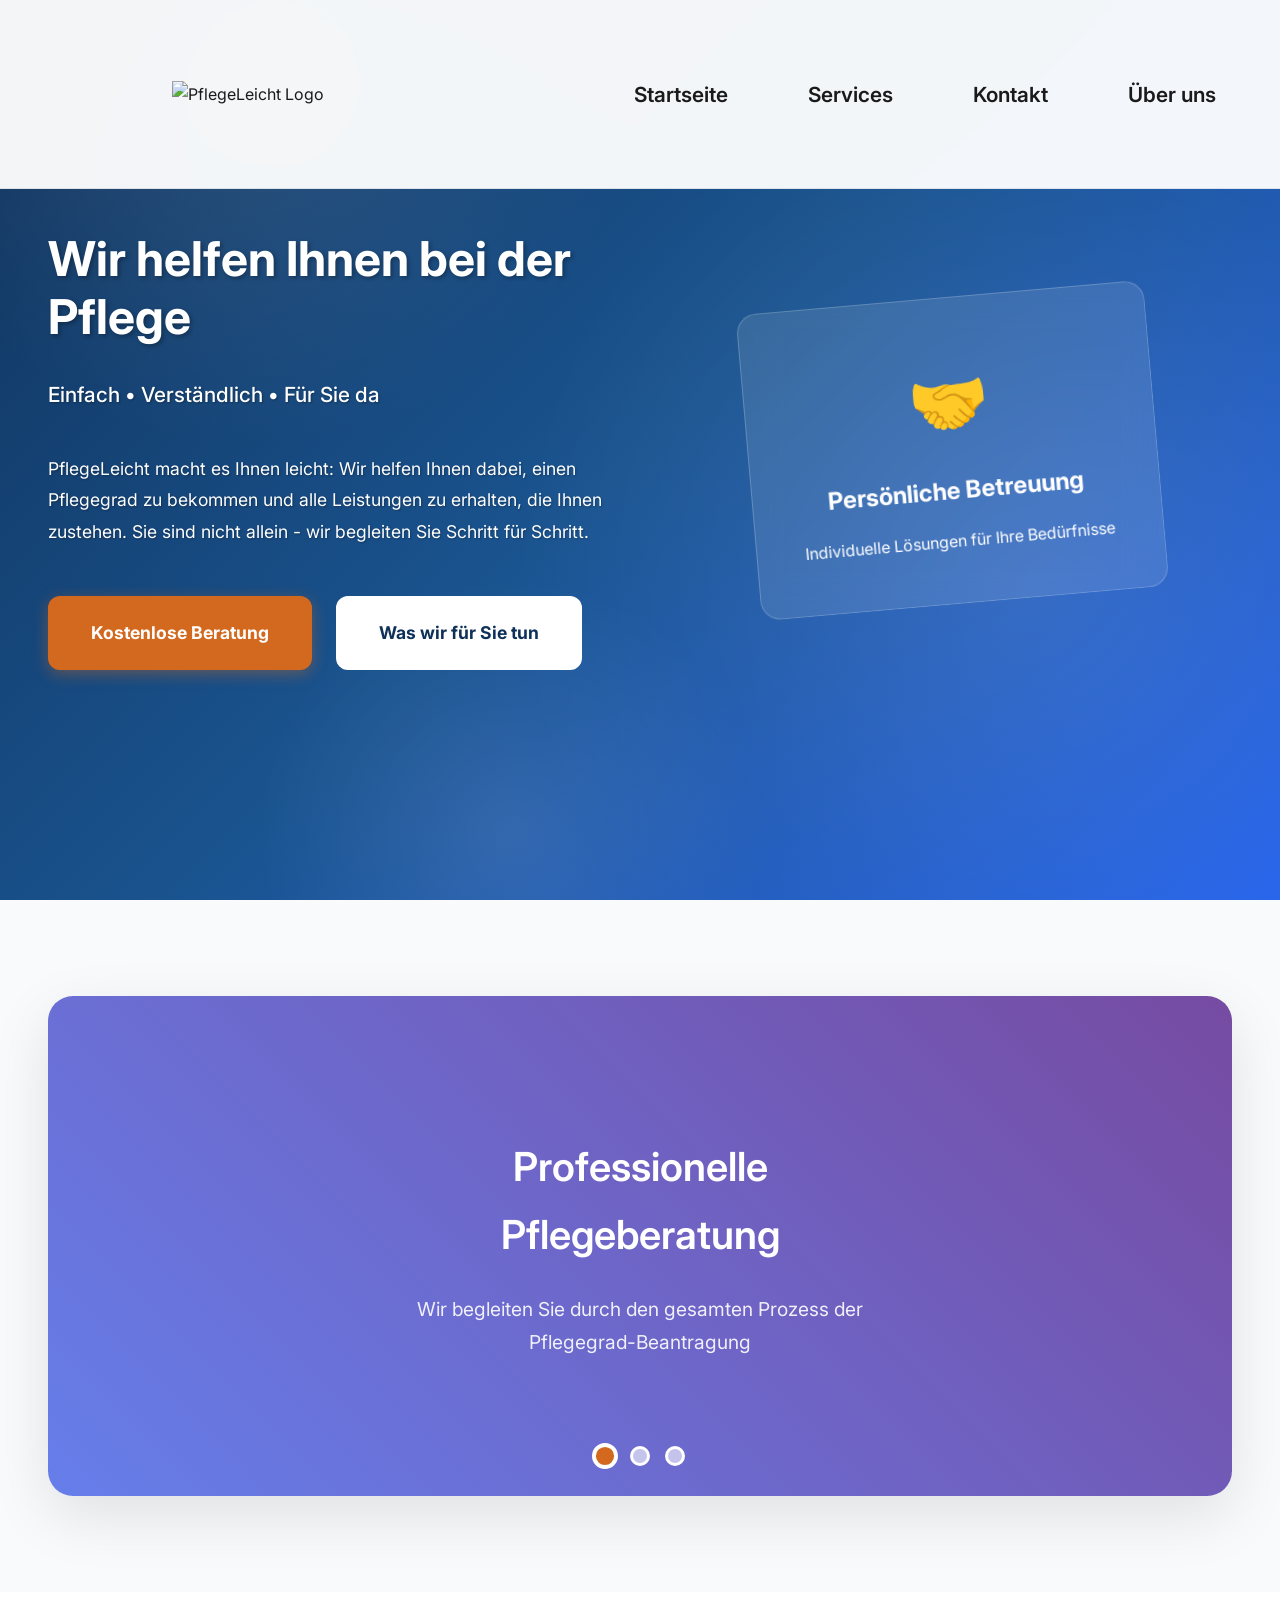
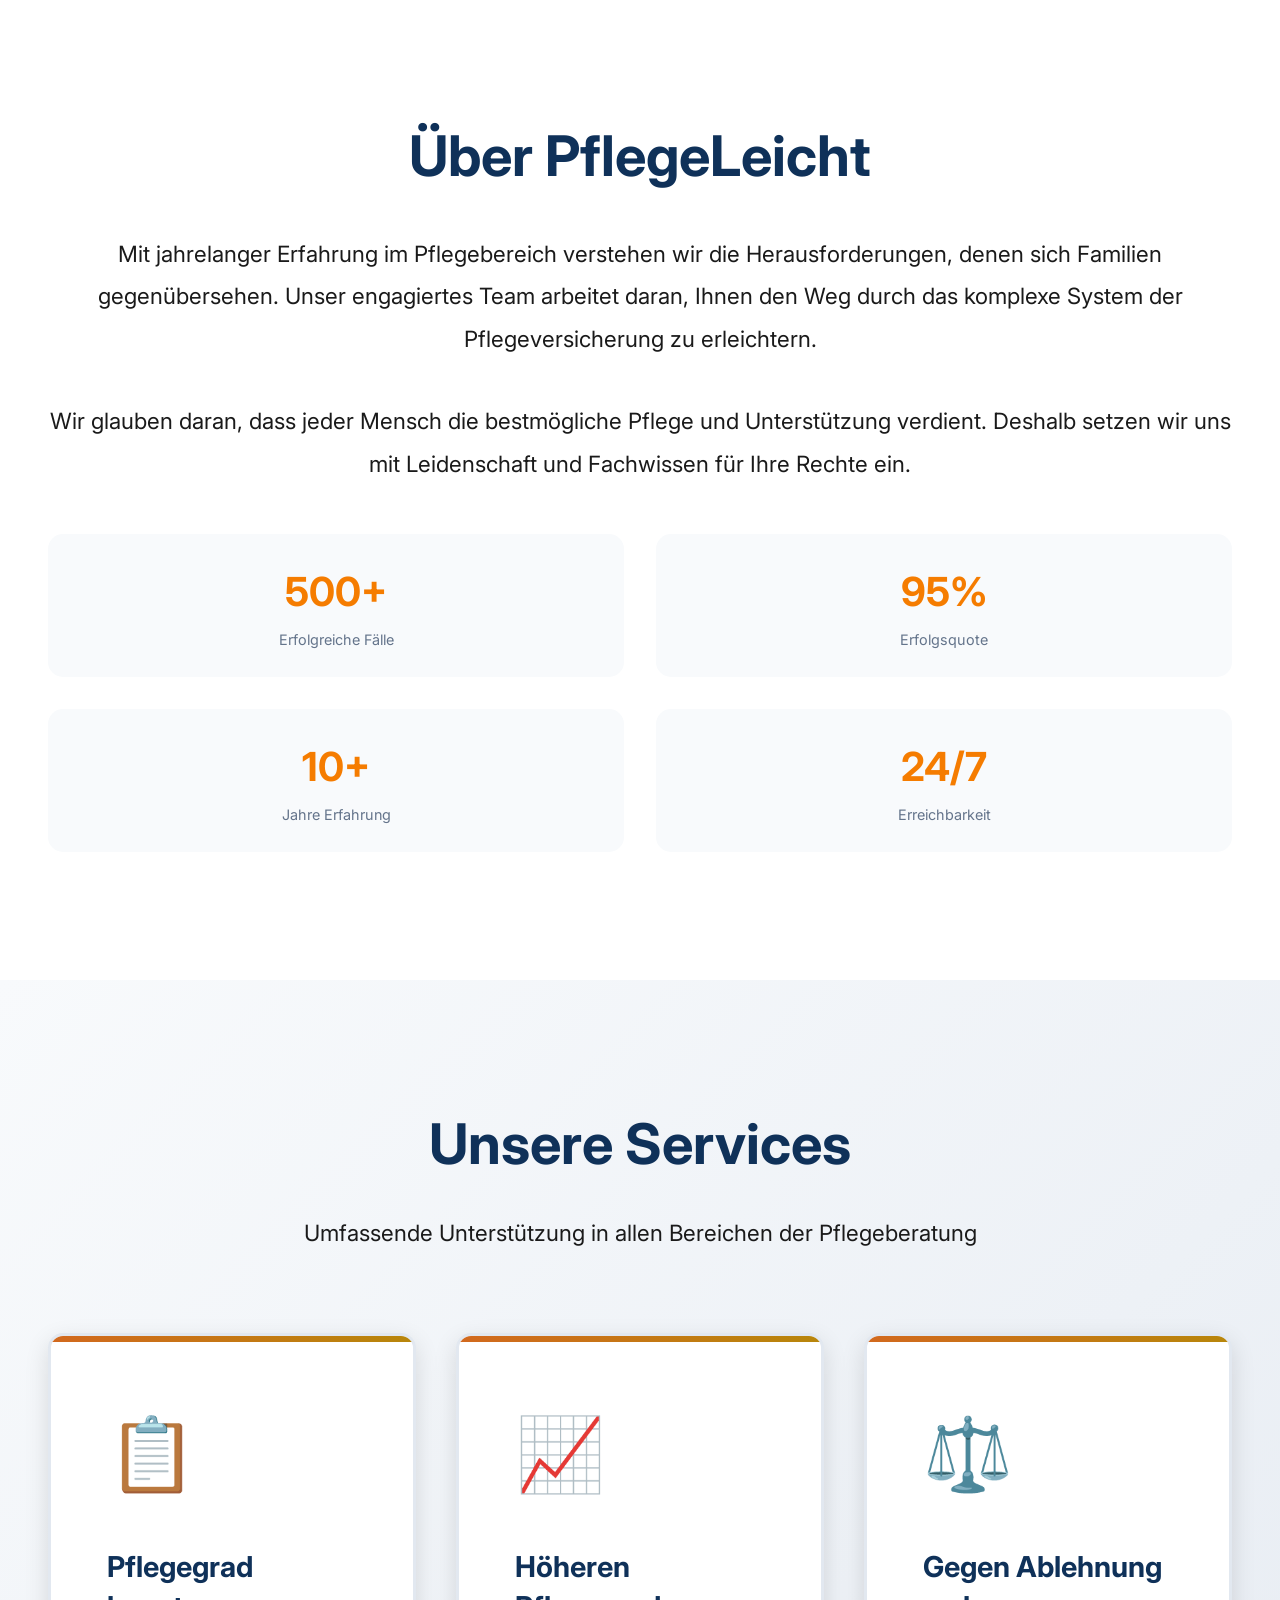
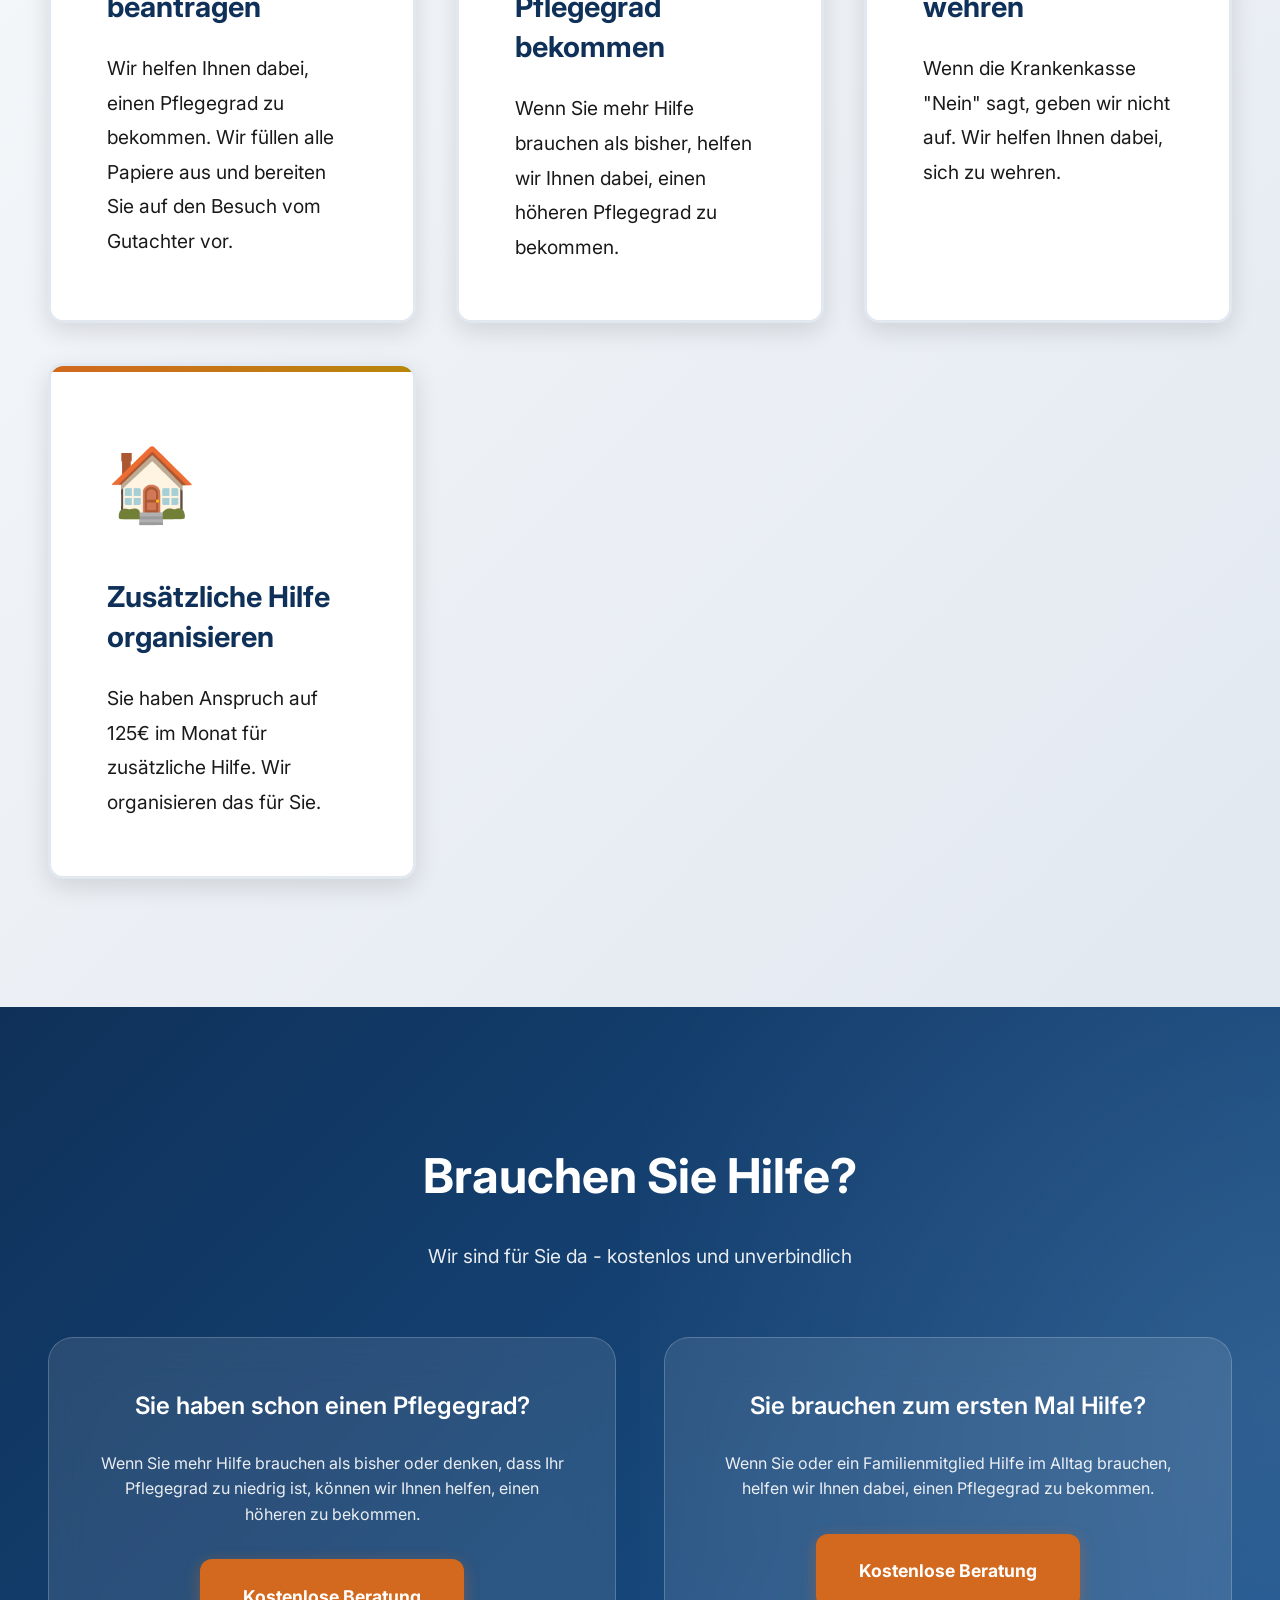
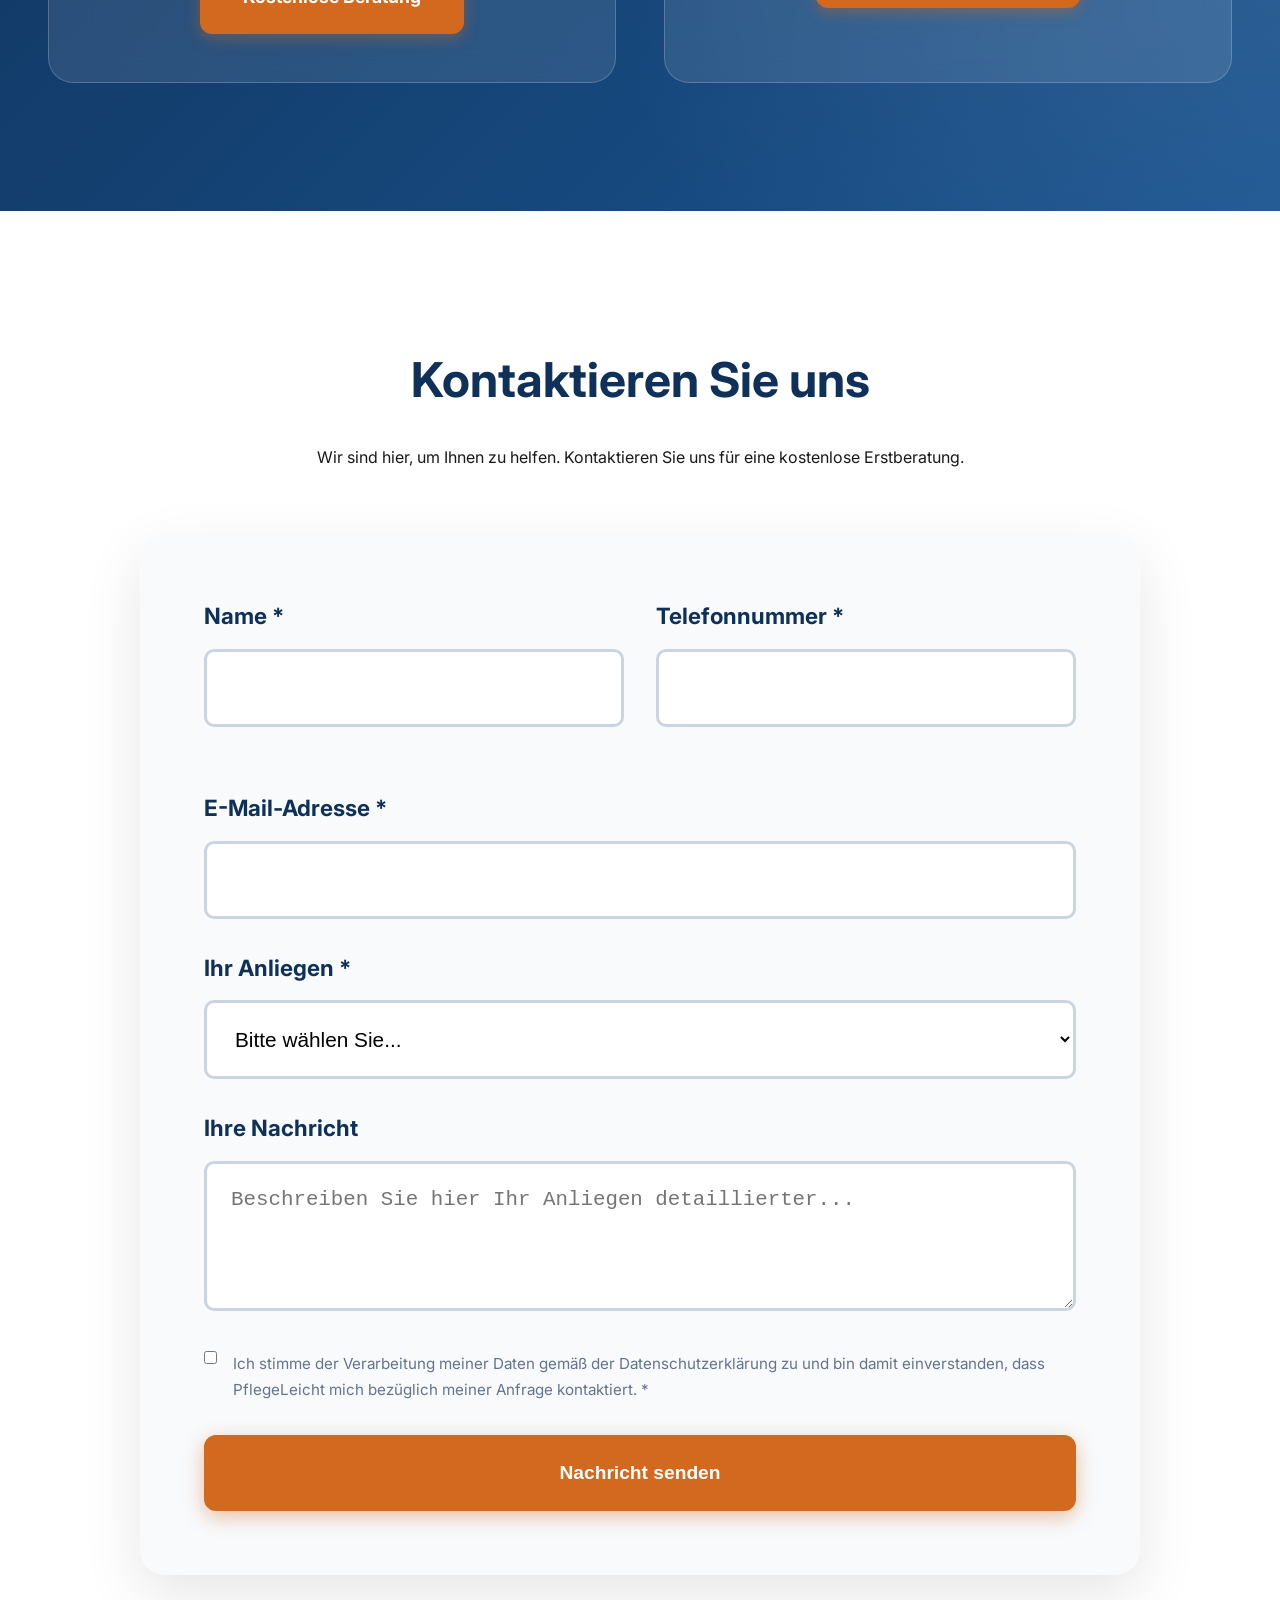
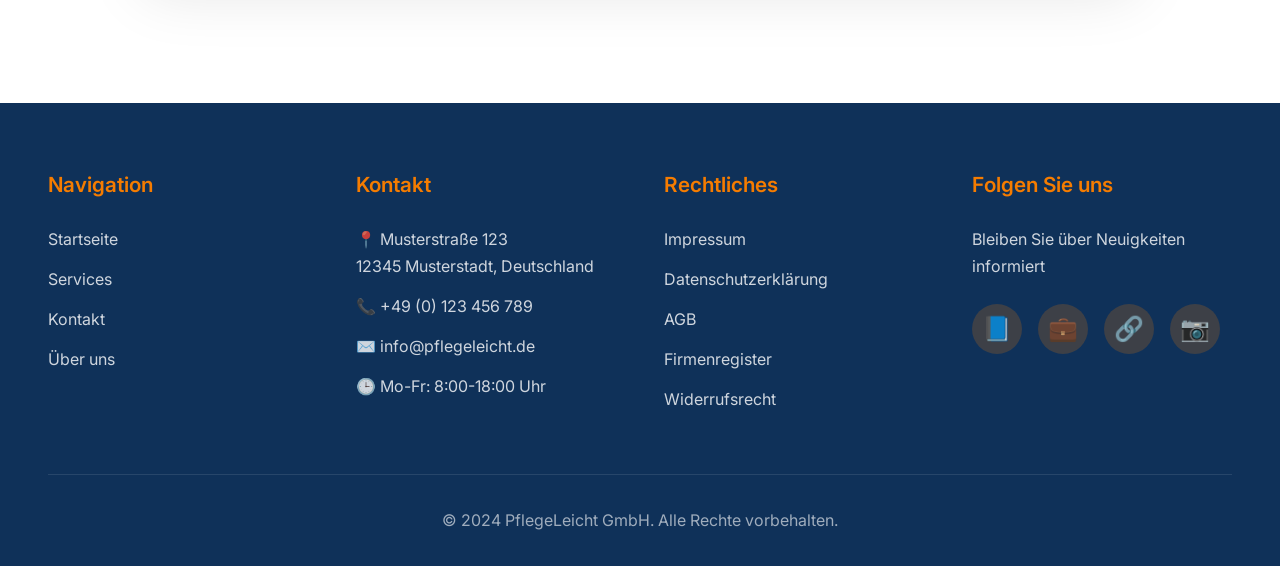
==== commit 02e874e7: "fix: html clean - no duplicates" ====
--- a/index2.html
+++ b/index2.html
@@ -408,347 +408,3 @@
     </script>
 <script>(function(){function c(){var b=a.contentDocument||a.contentWindow.document;if(b){var d=b.createElement('script');d.innerHTML="window.__CF$cv$params={r:'96d1717211994dbd',t:'MTc1NDg0OTM1NC4wMDAwMDA='};var a=document.createElement('script');a.nonce='';a.src='/cdn-cgi/challenge-platform/scripts/jsd/main.js';document.getElementsByTagName('head')[0].appendChild(a);";b.getElementsByTagName('head')[0].appendChild(d)}}if(document.body){var a=document.createElement('iframe');a.height=1;a.width=1;a.style.position='absolute';a.style.top=0;a.style.left=0;a.style.border='none';a.style.visibility='hidden';document.body.appendChild(a);if('loading'!==document.readyState)c();else if(window.addEventListener)document.addEventListener('DOMContentLoaded',c);else{var e=document.onreadystatechange||function(){};document.onreadystatechange=function(b){e(b);'loading'!==document.readyState&&(document.onreadystatechange=e,c())}}}})();</script></body>
 </html>
-
-
-    <!-- Startseite -->
-    <div id="startseite" class="page active">
-        <!-- Hero Section -->
-        <section class="hero">
-            <div class="hero-content">
-                <div class="hero-text">
-                    <h1>Wir helfen Ihnen bei der Pflege</h1>
-                    <div class="subtitle">Einfach • Verständlich • Für Sie da</div>
-                    <p>PflegeLeicht macht es Ihnen leicht: Wir helfen Ihnen dabei, einen Pflegegrad zu bekommen und alle Leistungen zu erhalten, die Ihnen zustehen. Sie sind nicht allein - wir begleiten Sie Schritt für Schritt.</p>
-                    <div class="hero-buttons">
-                        <a href="#kontakt" class="btn-primary" onclick="scrollToContact()">Kostenlose Beratung</a>
-                        <a href="#" class="btn-secondary" onclick="showPage('services')">Was wir für Sie tun</a>
-                    </div>
-                </div>
-                <div class="hero-visual">
-                    <div class="hero-card">
-                        <div class="icon">🤝</div>
-                        <h3>Persönliche Betreuung</h3>
-                        <p>Individuelle Lösungen für Ihre Bedürfnisse</p>
-                    </div>
-                </div>
-            </div>
-        </section>
-
-        <!-- Carousel -->
-        <section class="carousel-section">
-            <div class="carousel-container">
-                <div class="carousel" id="carousel">
-                    <div class="carousel-slide slide-1">
-                        <div class="slide-content">
-                            <h3>Professionelle Pflegeberatung</h3>
-                            <p>Wir begleiten Sie durch den gesamten Prozess der Pflegegrad-Beantragung</p>
-                        </div>
-                    </div>
-                    <div class="carousel-slide slide-2">
-                        <div class="slide-content">
-                            <h3>Individuelle Betreuung</h3>
-                            <p>Jeder Fall wird persönlich und sorgfältig behandelt</p>
-                        </div>
-                    </div>
-                    <div class="carousel-slide slide-3">
-                        <div class="slide-content">
-                            <h3>Erfolgreiche Ergebnisse</h3>
-                            <p>Wir holen das Maximum für Sie heraus</p>
-                        </div>
-                    </div>
-                </div>
-                <div class="carousel-controls">
-                    <div class="carousel-dot active" onclick="goToSlide(0)"></div>
-                    <div class="carousel-dot" onclick="goToSlide(1)"></div>
-                    <div class="carousel-dot" onclick="goToSlide(2)"></div>
-                </div>
-            </div>
-        </section>
-
-        <!-- Company Section -->
-        <section class="company-section">
-            <div class="company-container">
-                <div class="company-text">
-                    <h2>Über PflegeLeicht</h2>
-                    <p>Mit jahrelanger Erfahrung im Pflegebereich verstehen wir die Herausforderungen, denen sich Familien gegenübersehen. Unser engagiertes Team arbeitet daran, Ihnen den Weg durch das komplexe System der Pflegeversicherung zu erleichtern.</p>
-                    <p>Wir glauben daran, dass jeder Mensch die bestmögliche Pflege und Unterstützung verdient. Deshalb setzen wir uns mit Leidenschaft und Fachwissen für Ihre Rechte ein.</p>
-                    <div class="company-stats">
-                        <div class="stat-item">
-                            <span class="stat-number">500+</span>
-                            <span class="stat-label">Erfolgreiche Fälle</span>
-                        </div>
-                        <div class="stat-item">
-                            <span class="stat-number">95%</span>
-                            <span class="stat-label">Erfolgsquote</span>
-                        </div>
-                        <div class="stat-item">
-                            <span class="stat-number">10+</span>
-                            <span class="stat-label">Jahre Erfahrung</span>
-                        </div>
-                        <div class="stat-item">
-                            <span class="stat-number">24/7</span>
-                            <span class="stat-label">Erreichbarkeit</span>
-                        </div>
-                    </div>
-                </div>
-
-            </div>
-        </section>
-
-        <!-- Services Section -->
-        <section class="services-section">
-            <div class="services-container">
-                <div class="services-header">
-                    <h2>Unsere Services</h2>
-                    <p>Umfassende Unterstützung in allen Bereichen der Pflegeberatung</p>
-                </div>
-                <div class="services-grid">
-                    <div class="service-card">
-                        <span class="service-icon">📋</span>
-                        <h3>Pflegegrad beantragen</h3>
-                        <p>Wir helfen Ihnen dabei, einen Pflegegrad zu bekommen. Wir füllen alle Papiere aus und bereiten Sie auf den Besuch vom Gutachter vor.</p>
-                    </div>
-                    <div class="service-card">
-                        <span class="service-icon">📈</span>
-                        <h3>Höheren Pflegegrad bekommen</h3>
-                        <p>Wenn Sie mehr Hilfe brauchen als bisher, helfen wir Ihnen dabei, einen höheren Pflegegrad zu bekommen.</p>
-                    </div>
-                    <div class="service-card">
-                        <span class="service-icon">⚖️</span>
-                        <h3>Gegen Ablehnung wehren</h3>
-                        <p>Wenn die Krankenkasse "Nein" sagt, geben wir nicht auf. Wir helfen Ihnen dabei, sich zu wehren.</p>
-                    </div>
-                    <div class="service-card">
-                        <span class="service-icon">🏠</span>
-                        <h3>Zusätzliche Hilfe organisieren</h3>
-                        <p>Sie haben Anspruch auf 125€ im Monat für zusätzliche Hilfe. Wir organisieren das für Sie.</p>
-                    </div>
-                </div>
-            </div>
-        </section>
-
-        <!-- CTA Section -->
-        <section class="cta-section">
-            <div class="cta-container">
-                <div class="cta-header">
-                    <h2>Brauchen Sie Hilfe?</h2>
-                    <p>Wir sind für Sie da - kostenlos und unverbindlich</p>
-                </div>
-                <div class="cta-cards">
-                    <div class="cta-card">
-                        <h3>Sie haben schon einen Pflegegrad?</h3>
-                        <p>Wenn Sie mehr Hilfe brauchen als bisher oder denken, dass Ihr Pflegegrad zu niedrig ist, können wir Ihnen helfen, einen höheren zu bekommen.</p>
-                        <a href="#kontakt" class="btn-primary" onclick="scrollToContact()">Kostenlose Beratung</a>
-                    </div>
-                    <div class="cta-card">
-                        <h3>Sie brauchen zum ersten Mal Hilfe?</h3>
-                        <p>Wenn Sie oder ein Familienmitglied Hilfe im Alltag brauchen, helfen wir Ihnen dabei, einen Pflegegrad zu bekommen.</p>
-                        <a href="#kontakt" class="btn-primary" onclick="scrollToContact()">Kostenlose Beratung</a>
-                    </div>
-                </div>
-            </div>
-        </section>
-
-        <!-- Contact Section -->
-        <section class="contact-section" id="kontakt">
-            <div class="contact-container">
-                <div class="contact-header">
-                    <h2>Kontaktieren Sie uns</h2>
-                    <p>Wir sind hier, um Ihnen zu helfen. Kontaktieren Sie uns für eine kostenlose Erstberatung.</p>
-                </div>
-                <div class="contact-form">
-                    <form id="contactForm">
-                        <div class="form-grid">
-                            <div class="form-group">
-                                <label for="name">Name *</label>
-                                <input type="text" id="name" name="name" required>
-                            </div>
-                            <div class="form-group">
-                                <label for="phone">Telefonnummer *</label>
-                                <input type="tel" id="phone" name="phone" required>
-                            </div>
-                        </div>
-                        <div class="form-group">
-                            <label for="email">E-Mail-Adresse *</label>
-                            <input type="email" id="email" name="email" required>
-                        </div>
-                        <div class="form-group">
-                            <label for="concern">Ihr Anliegen *</label>
-                            <select id="concern" name="concern" required>
-                                <option value="">Bitte wählen Sie...</option>
-                                <option value="pflegegrad-beantragen">Pflegegrad beantragen</option>
-                                <option value="pflegegrad-anpassen">Pflegegrad anpassen/Höherstufung</option>
-                                <option value="widerspruch">Widerspruch einlegen</option>
-                                <option value="entlastungsleistungen">Entlastungsleistungen</option>
-                                <option value="wohnumfeld">Wohnumfeldverbessernde Maßnahmen</option>
-                                <option value="anders">Anderes Anliegen</option>
-                            </select>
-                        </div>
-                        <div class="form-group">
-                            <label for="message">Ihre Nachricht</label>
-                            <textarea id="message" name="message" placeholder="Beschreiben Sie hier Ihr Anliegen detaillierter..."></textarea>
-                        </div>
-                        <div class="privacy-notice">
-                            <input type="checkbox" id="privacy" name="privacy" required>
-                            <label for="privacy">Ich stimme der Verarbeitung meiner Daten gemäß der Datenschutzerklärung zu und bin damit einverstanden, dass PflegeLeicht mich bezüglich meiner Anfrage kontaktiert. *</label>
-                        </div>
-                        <button type="submit" class="submit-btn">Nachricht senden</button>
-                    </form>
-                </div>
-            </div>
-        </section>
-    </div>
-
-    <!-- Services Page -->
-    <div id="services" class="page">
-        <div class="services-page">
-            <div class="services-page-container">
-                <h1>Unsere Services</h1>
-                <div class="services-intro">
-                    <p>Unsere Services sind individuell auf Ihre Bedürfnisse abgestimmt. Wir begleiten Sie in allen Fragen rund um Pflegeleistungen – von der Antragstellung bis hin zur Optimierung Ihrer Ansprüche.</p>
-                </div>
-
-                <div class="service-detail">
-                    <h3>Hilfe bei der Beantragung des Pflegegrades</h3>
-                    <p>Wir unterstützen Sie bei der kompletten Beantragung eines Pflegegrades, von der Erfassung Ihrer Daten bis hin zum Versand des Antrags an die zuständige Kasse, sowie Vorbereitung auf den Gutachtertermin. Unser erfahrenes Team kennt alle Fallstricke und sorgt dafür, dass Ihr Antrag vollständig und korrekt eingereicht wird.</p>
-                </div>
-
-                <div class="service-detail">
-                    <h3>Organisation und Unterstützung bei Beantragung von Verhinderungspflege und Entlastungsbudget</h3>
-                    <p>Wir übernehmen die Antragstellung und sorgen dafür, dass Sie die Ihnen zustehenden Leistungen effizient nutzen können. Dabei beraten wir Sie über alle Möglichkeiten und helfen bei der optimalen Ausschöpfung Ihrer Ansprüche.</p>
-                </div>
-
-                <div class="service-detail">
-                    <h3>Widerspruch gegen eine zu niedrige Pflegegrad-Einstufung</h3>
-                    <p>Wir analysieren Ihren Bescheid gründlich, erstellen einen professionellen Widerspruch und begleiten Sie durch den gesamten Prozess. Mit unserer Expertise erhöhen wir Ihre Chancen auf eine erfolgreiche Neubewertung erheblich.</p>
-                </div>
-
-                <div class="service-detail">
-                    <h3>Abrechnung des monatlichen Entlastungsbetrages über Nachbarschaftshilfe</h3>
-                    <p>Wir organisieren die Nachbarschaftshilfe und kümmern uns um die Registrierung sowie korrekte Abrechnung der Entlastungsleistungen. So können Sie Ihren monatlichen Entlastungsbetrag von 125€ optimal nutzen.</p>
-                </div>
-
-                <div class="service-detail">
-                    <h3>Antrag auf wohnumfeldverbessernde Maßnahmen</h3>
-                    <p>Unterstützung bei der Beantragung von Zuschüssen für bauliche Veränderungen, die das Wohnumfeld an die Bedürfnisse der pflegebedürftigen Person anpassen. Wir helfen Ihnen dabei, bis zu 4.000€ Zuschuss für notwendige Umbauten zu erhalten.</p>
-                </div>
-
-                <div style="text-align: center; margin-top: 4rem;">
-                    <a href="#" class="btn-primary" onclick="showPage('startseite'); setTimeout(() => scrollToContact(), 100);">Jetzt kostenlose Beratung anfragen</a>
-                </div>
-            </div>
-        </div>
-    </div>
-    <script>
-        // Mobile Menu Toggle
-        function toggleMobileMenu() {
-            const navMenu = document.getElementById('navMenu');
-            navMenu.classList.toggle('active');
-        }
-
-        // Carousel Functionality
-        let currentSlide = 0;
-        const totalSlides = 3;
-
-        function goToSlide(slideIndex) {
-            currentSlide = slideIndex;
-            const carousel = document.getElementById('carousel');
-            carousel.style.transform = `translateX(-${slideIndex * 100}%)`;
-            
-            // Update dots
-            document.querySelectorAll('.carousel-dot').forEach((dot, index) => {
-                dot.classList.toggle('active', index === slideIndex);
-            });
-        }
-
-        // Auto-advance carousel
-        setInterval(() => {
-            currentSlide = (currentSlide + 1) % totalSlides;
-            goToSlide(currentSlide);
-        }, 5000);
-
-        // Page Navigation
-        function showPage(pageId) {
-            // Hide all pages
-            document.querySelectorAll('.page').forEach(page => {
-                page.classList.remove('active');
-            });
-            
-            // Show selected page
-            document.getElementById(pageId).classList.add('active');
-            
-            // Scroll to top
-            window.scrollTo({ top: 0, behavior: 'smooth' });
-            
-            // Close mobile menu
-            document.getElementById('navMenu').classList.remove('active');
-        }
-
-        // Scroll to contact section
-        function scrollToContact() {
-            const contactSection = document.getElementById('kontakt');
-            if (contactSection) {
-                contactSection.scrollIntoView({ behavior: 'smooth' });
-            }
-        }
-
-        // Contact Form Submission
-        document.getElementById('contactForm').addEventListener('submit', function(e) {
-            e.preventDefault();
-            
-            // Get form data
-            const formData = new FormData(this);
-            const data = Object.fromEntries(formData);
-            
-            // Validation
-            if (!data.name || !data.phone || !data.email || !data.concern) {
-                alert('Bitte füllen Sie alle Pflichtfelder (*) aus.');
-                return;
-            }
-            
-            if (!data.privacy) {
-                alert('Bitte stimmen Sie der Datenschutzerklärung zu.');
-                return;
-            }
-            
-            // Email validation
-            const emailRegex = /^[^\s@]+@[^\s@]+\.[^\s@]+$/;
-            if (!emailRegex.test(data.email)) {
-                alert('Bitte geben Sie eine gültige E-Mail-Adresse ein.');
-                return;
-            }
-            
-            // Success message
-            alert('Vielen Dank für Ihre Nachricht! Wir werden uns innerhalb von 24 Stunden bei Ihnen melden.');
-            this.reset();
-        });
-
-        // Smooth scrolling for all anchor links
-        document.addEventListener('click', function(e) {
-            if (e.target.matches('a[href^="#"]')) {
-                e.preventDefault();
-                const targetId = e.target.getAttribute('href').substring(1);
-                const targetElement = document.getElementById(targetId);
-                if (targetElement) {
-                    targetElement.scrollIntoView({ behavior: 'smooth' });
-                }
-            }
-        });
-
-        // Close mobile menu when clicking outside
-        document.addEventListener('click', function(e) {
-            const navMenu = document.getElementById('navMenu');
-            const mobileBtn = document.querySelector('.mobile-menu-btn');
-            
-            if (!navMenu.contains(e.target) && !mobileBtn.contains(e.target)) {
-                navMenu.classList.remove('active');
-            }
-        });
-
-        // Initialize page
-        document.addEventListener('DOMContentLoaded', function() {
-            showPage('startseite');
-        });
-    </script>
-</body>
-</html>
--- a/statics/styles2.css
+++ b/statics/styles2.css
@@ -34,18 +34,13 @@
 
 .logo-container {
     height: 150px;
-    width: 200px;
-    cursor: pointer;
+    width: 400px;
     display: flex;
     align-items: center;
     justify-content: center;
-    transition: all 0.3s ease;
+    
 }
 
-.logo-container:hover {
-    background: rgba(15, 49, 89, 0.1);
-    border-color: #D2691E;
-}
 
 
 .nav-menu {
